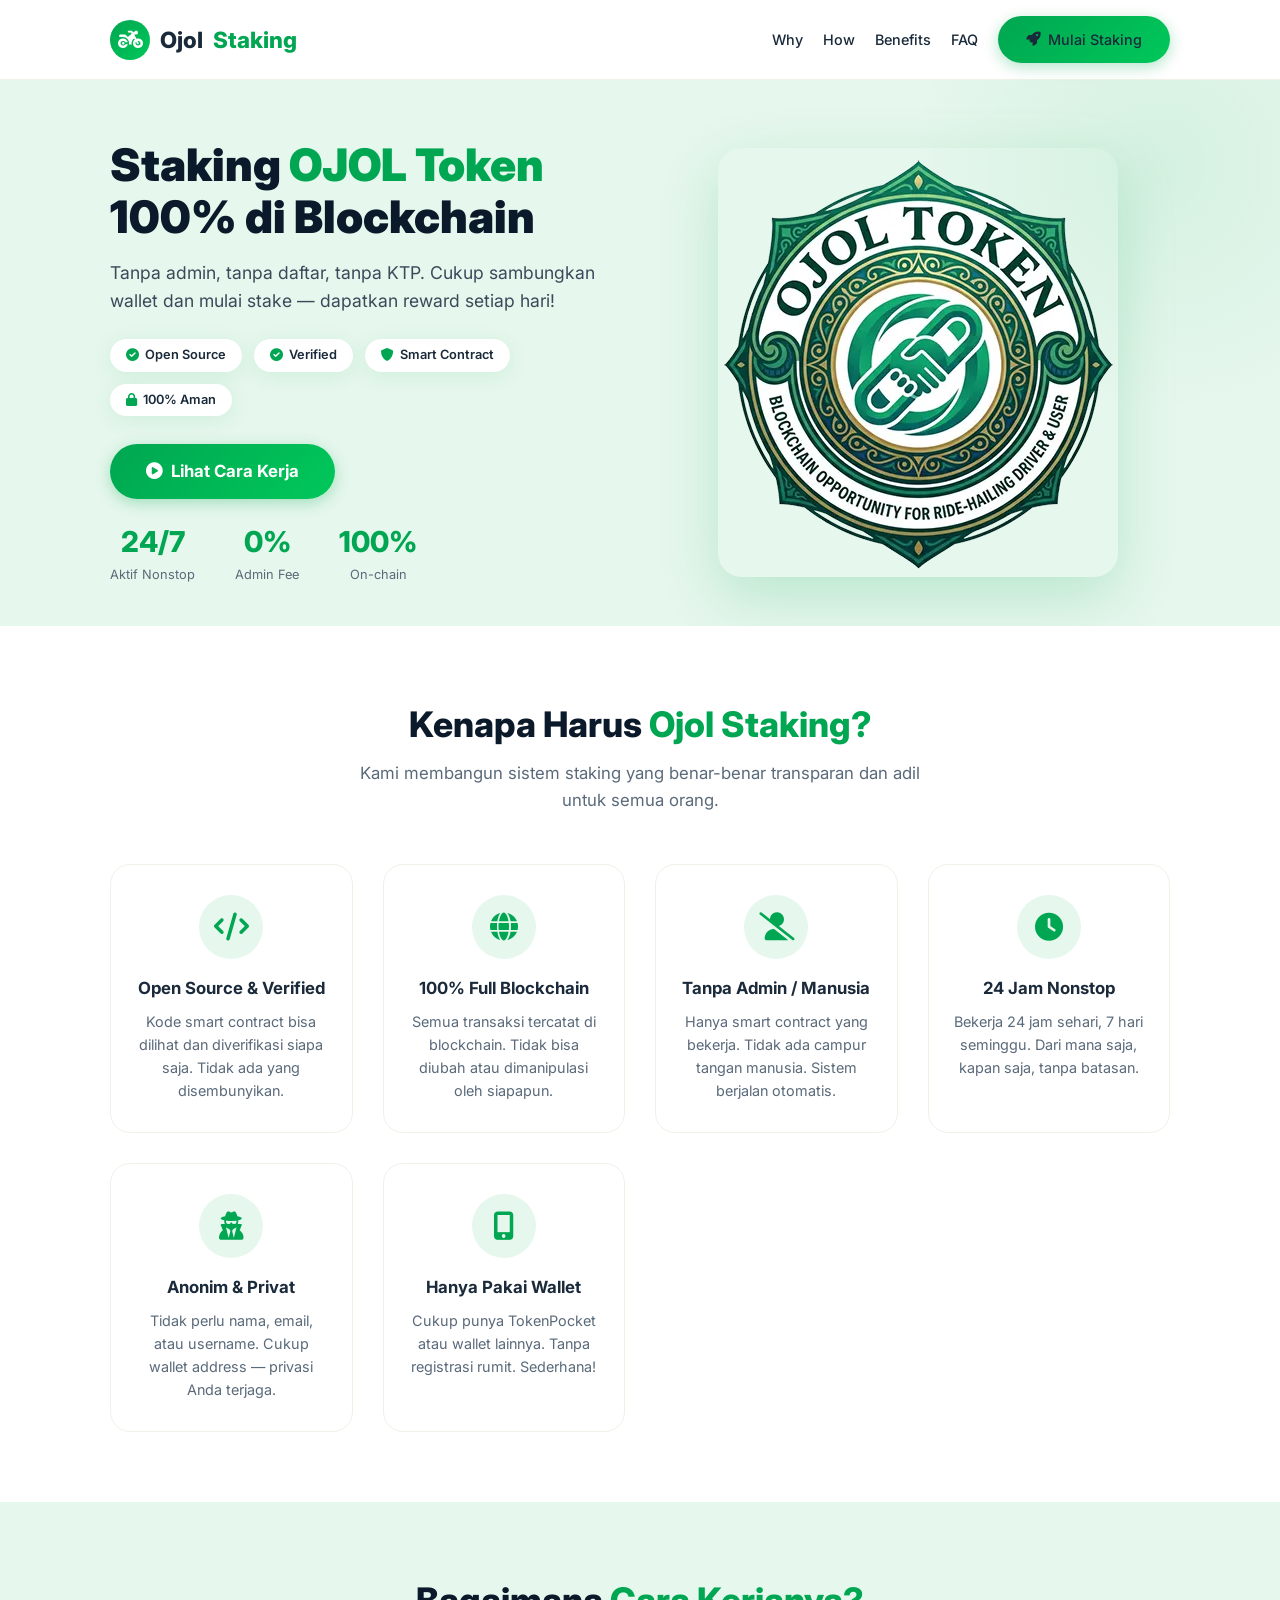
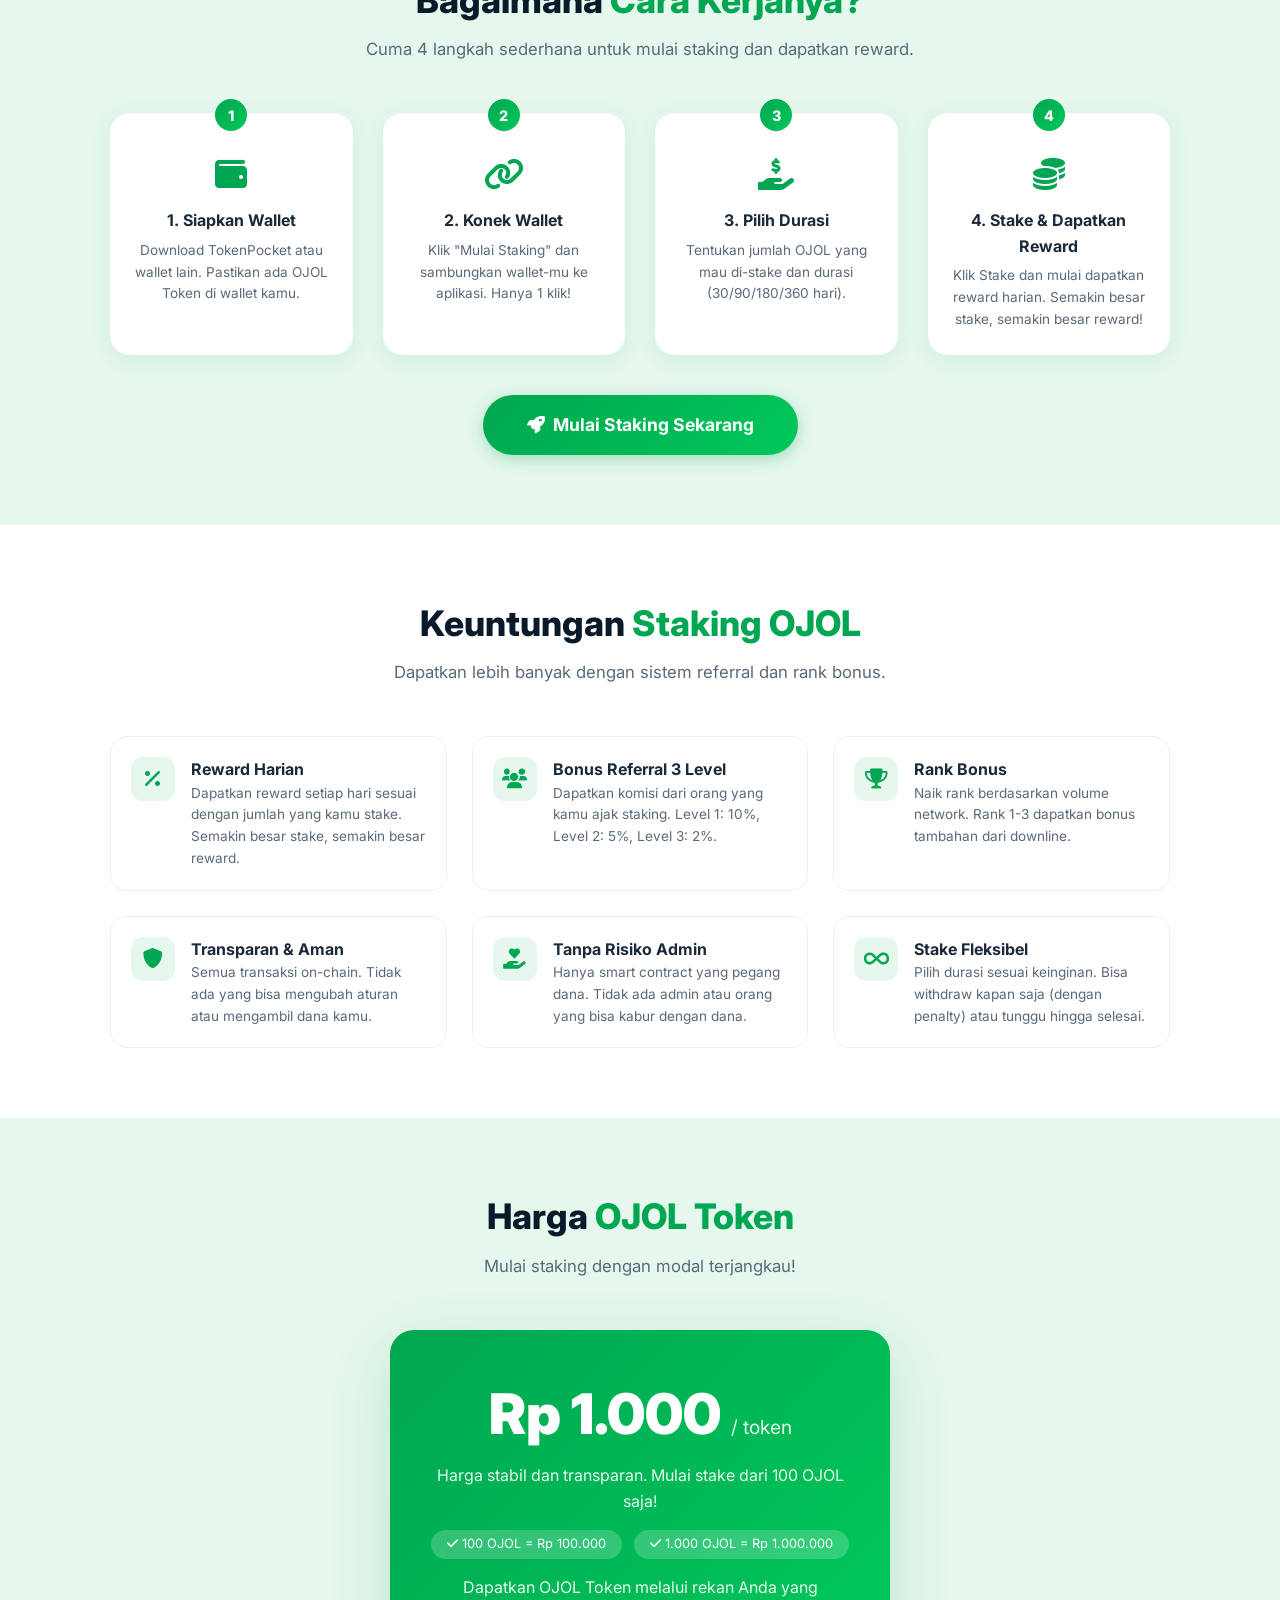
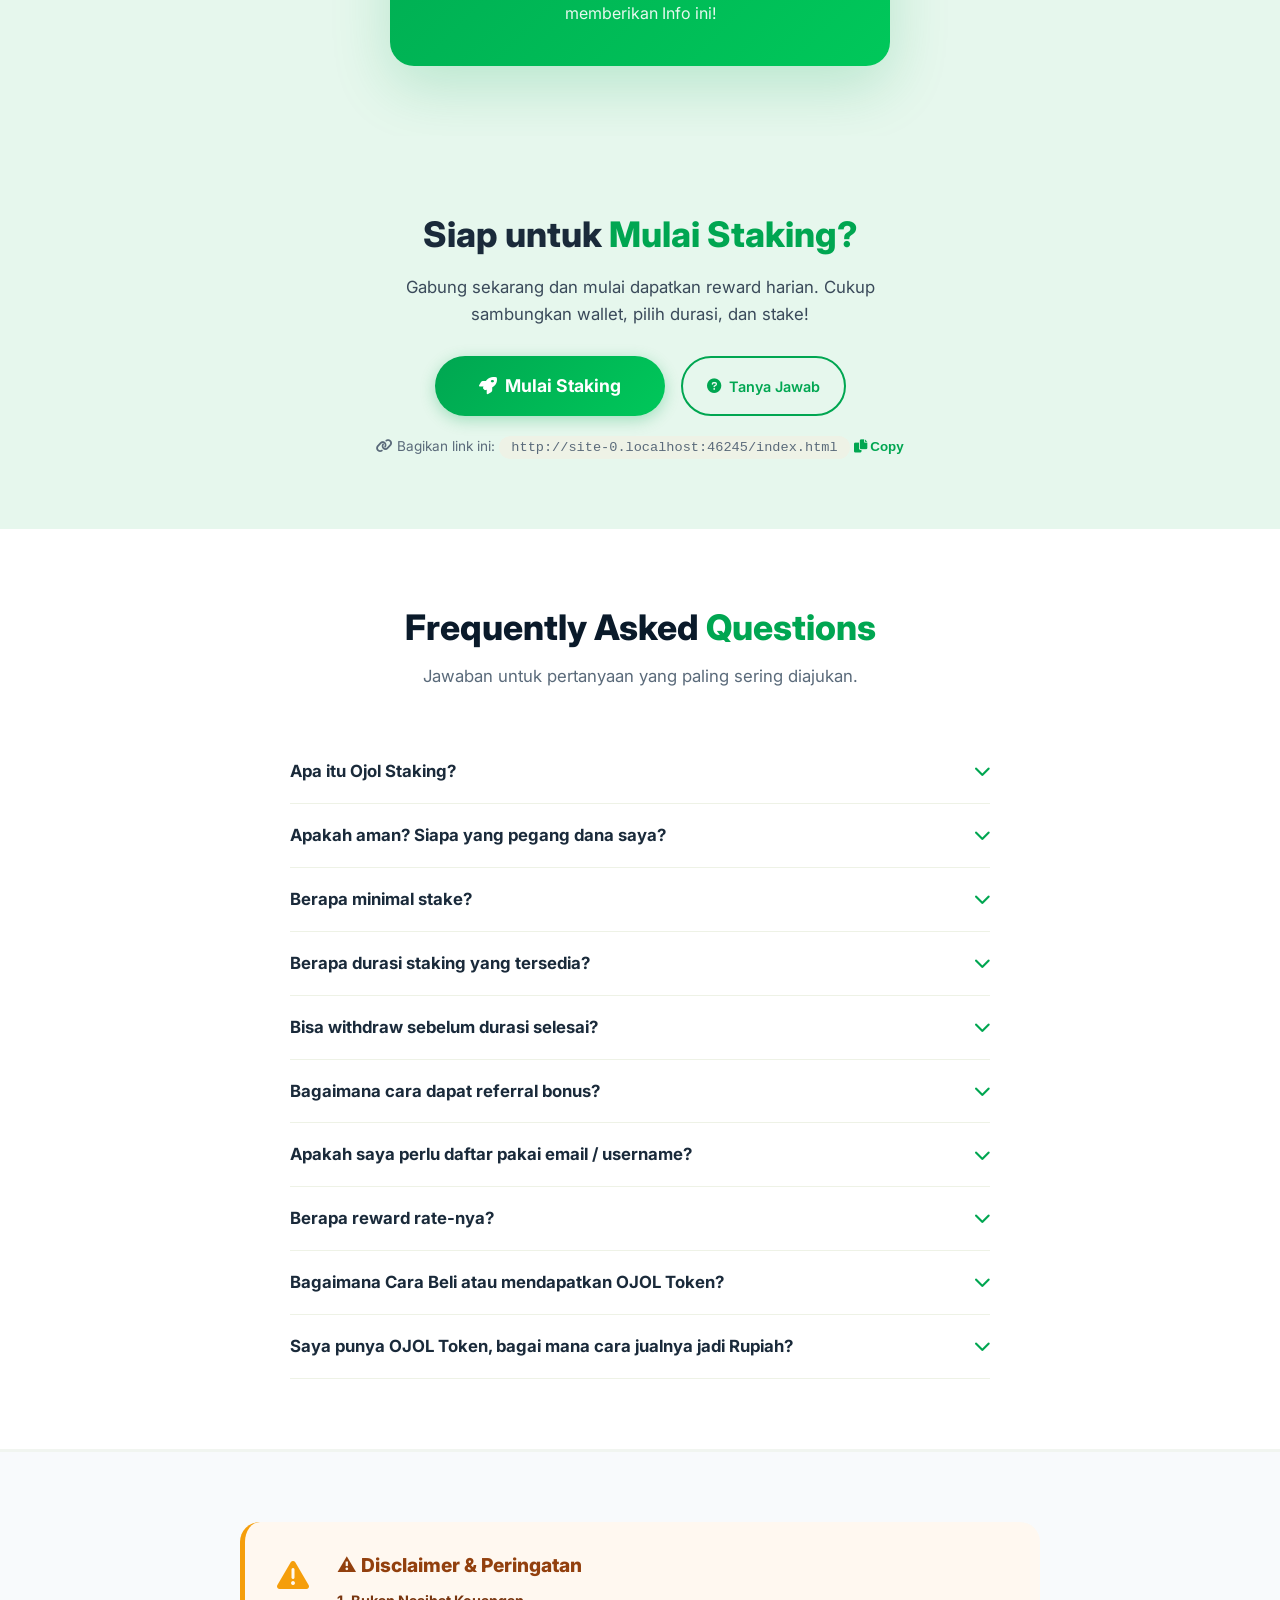
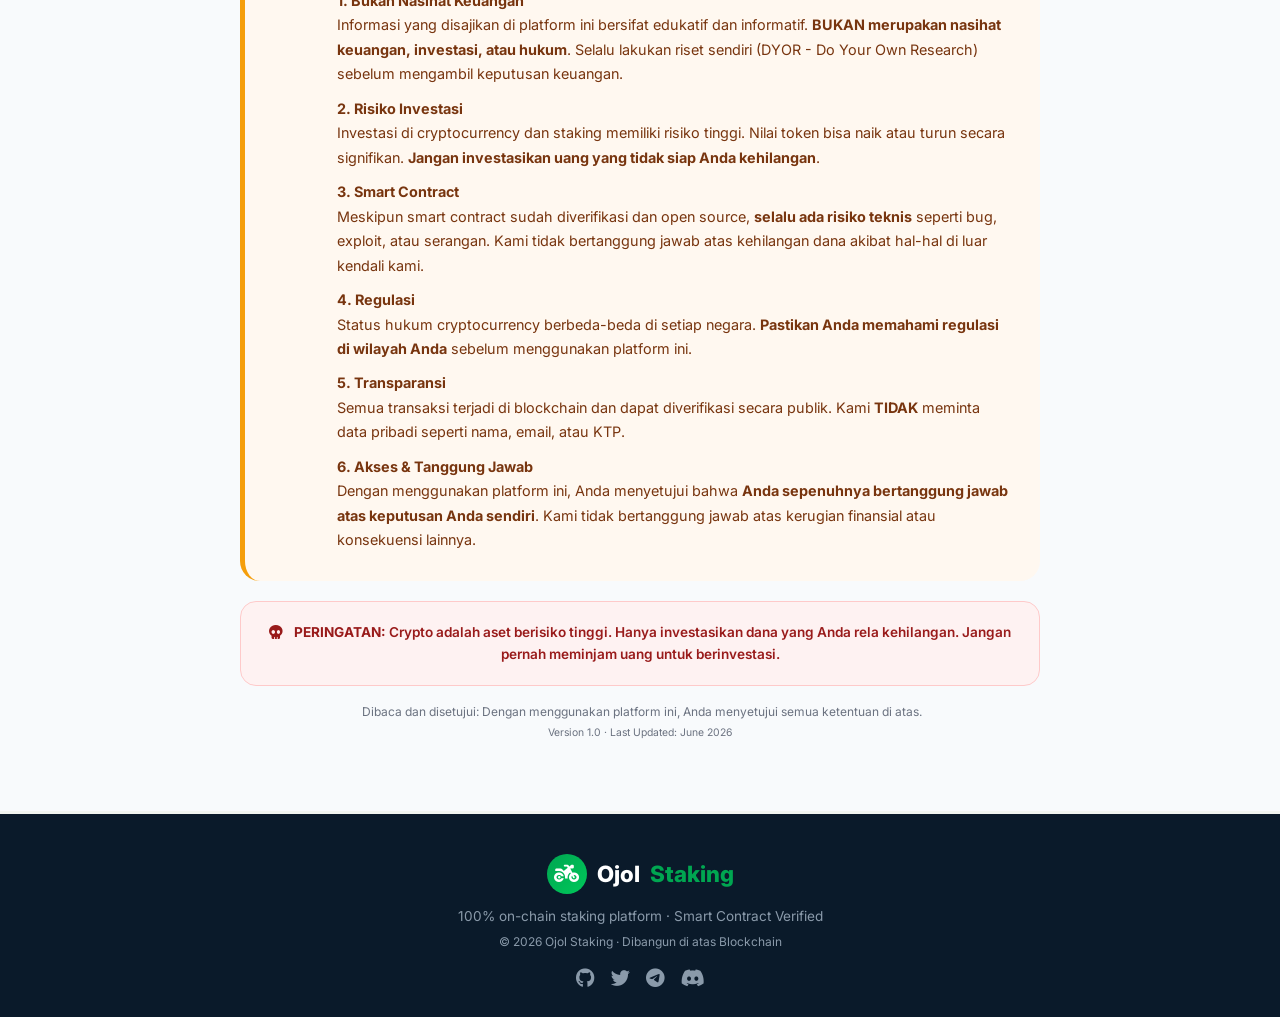
==== index.html @ 6164c0a1 "Update index.html" ====
<!DOCTYPE html>
<html lang="id">
<head>
    <meta charset="UTF-8">
    <meta name="viewport" content="width=device-width, initial-scale=1.0, user-scalable=no">
    <title>Ojol Staking - Staking Token OJOL</title>
    <link rel="stylesheet" href="https://cdnjs.cloudflare.com/ajax/libs/font-awesome/6.0.0-beta3/css/all.min.css">
    <link href="https://fonts.googleapis.com/css2?family=Inter:opsz,wght@14..32,300;400;600;700;800;900&display=swap" rel="stylesheet">
    <style>
        * {
            margin: 0;
            padding: 0;
            box-sizing: border-box;
        }

        body {
            font-family: 'Inter', sans-serif;
            background: #ffffff;
            color: #1a2a3a;
            line-height: 1.6;
            overflow-x: hidden;
        }

        :root {
            --primary: #00A651;
            --primary-dark: #008a43;
            --primary-light: #e6f7ed;
            --primary-gradient: linear-gradient(135deg, #00A651 0%, #00c85a 100%);
            --shadow-sm: 0 4px 20px rgba(0,166,81,0.10);
            --shadow-md: 0 8px 40px rgba(0,166,81,0.15);
            --shadow-lg: 0 20px 60px rgba(0,166,81,0.20);
        }

        .container {
            max-width: 1100px;
            margin: 0 auto;
            padding: 0 20px;
        }

        /* ============ HEADER / NAVBAR ============ */
        .navbar {
            padding: 16px 0;
            background: white;
            border-bottom: 1px solid #eef2e6;
            position: sticky;
            top: 0;
            z-index: 100;
            backdrop-filter: blur(10px);
            background: rgba(255,255,255,0.92);
        }

        .navbar .container {
            display: flex;
            align-items: center;
            justify-content: space-between;
            flex-wrap: wrap;
            gap: 12px;
        }

        .logo {
            display: flex;
            align-items: center;
            gap: 10px;
            font-weight: 800;
            font-size: 1.4rem;
            color: #1a2a3a;
            text-decoration: none;
        }

        .logo-icon {
            width: 40px;
            height: 40px;
            background: var(--primary-gradient);
            border-radius: 50%;
            display: flex;
            align-items: center;
            justify-content: center;
            color: white;
            font-size: 20px;
        }

        .logo span {
            color: var(--primary);
        }

        .nav-links {
            display: flex;
            align-items: center;
            gap: 20px;
            flex-wrap: wrap;
        }

        .nav-links a {
            text-decoration: none;
            color: #1a2a3a;
            font-weight: 500;
            font-size: 0.9rem;
            transition: color 0.2s;
        }

        .nav-links a:hover {
            color: var(--primary);
        }

        .btn-primary {
            background: var(--primary-gradient);
            color: white;
            border: none;
            padding: 12px 28px;
            border-radius: 50px;
            font-weight: 700;
            font-size: 0.9rem;
            cursor: pointer;
            transition: all 0.3s;
            text-decoration: none;
            display: inline-flex;
            align-items: center;
            gap: 8px;
            box-shadow: 0 4px 15px rgba(0,166,81,0.3);
        }

        .btn-primary:hover {
            transform: translateY(-2px);
            box-shadow: 0 8px 25px rgba(0,166,81,0.4);
        }

        .btn-secondary {
            background: transparent;
            color: var(--primary);
            border: 2px solid var(--primary);
            padding: 10px 24px;
            border-radius: 50px;
            font-weight: 600;
            font-size: 0.9rem;
            cursor: pointer;
            transition: all 0.3s;
            text-decoration: none;
            display: inline-flex;
            align-items: center;
            gap: 8px;
        }

        .btn-secondary:hover {
            background: var(--primary-light);
        }

        /* ============ HERO SECTION ============ */
        .hero {
            padding: 60px 0 40px;
            background: var(--primary-light);
            position: relative;
            overflow: hidden;
        }

        .hero::before {
            content: '';
            position: absolute;
            right: -10%;
            top: -30%;
            width: 500px;
            height: 500px;
            background: radial-gradient(circle, rgba(0,166,81,0.08) 0%, transparent 70%);
            border-radius: 50%;
        }

        .hero .container {
            display: grid;
            grid-template-columns: 1fr 1fr;
            gap: 50px;
            align-items: center;
            position: relative;
            z-index: 1;
        }

        .hero-text h1 {
            font-size: 2.8rem;
            font-weight: 900;
            line-height: 1.15;
            margin-bottom: 16px;
            color: #0a1a2a;
        }

        .hero-text h1 span {
            color: var(--primary);
        }

        .hero-text p {
            font-size: 1.1rem;
            color: #3a4a5a;
            margin-bottom: 24px;
            max-width: 500px;
        }

        .hero-badges {
            display: flex;
            flex-wrap: wrap;
            gap: 12px;
            margin-bottom: 28px;
        }

        .badge {
            background: white;
            padding: 6px 16px;
            border-radius: 30px;
            font-size: 0.8rem;
            font-weight: 600;
            color: #1a2a3a;
            box-shadow: var(--shadow-sm);
            display: flex;
            align-items: center;
            gap: 6px;
        }

        .badge i {
            color: var(--primary);
        }

        .hero-image {
            display: flex;
            justify-content: center;
            align-items: center;
        }

        .hero-image img {
            max-width: 100%;
            border-radius: 24px;
            box-shadow: var(--shadow-lg);
        }

        .hero-stats {
            display: flex;
            gap: 40px;
            margin-top: 20px;
        }

        .hero-stats div {
            text-align: center;
        }

        .hero-stats .number {
            font-size: 1.8rem;
            font-weight: 800;
            color: var(--primary);
        }

        .hero-stats .label {
            font-size: 0.8rem;
            color: #5a6a7a;
        }

        /* ============ SECTION UMUM ============ */
        .section {
            padding: 70px 0;
        }

        .section-title {
            text-align: center;
            margin-bottom: 50px;
        }

        .section-title h2 {
            font-size: 2.2rem;
            font-weight: 800;
            color: #0a1a2a;
        }

        .section-title h2 span {
            color: var(--primary);
        }

        .section-title p {
            color: #5a6a7a;
            max-width: 600px;
            margin: 8px auto 0;
            font-size: 1.05rem;
        }

        /* ============ WHY SECTION ============ */
        .why-grid {
            display: grid;
            grid-template-columns: repeat(auto-fit, minmax(240px, 1fr));
            gap: 30px;
        }

        .why-card {
            background: white;
            padding: 30px 24px;
            border-radius: 20px;
            border: 1px solid #eef2e6;
            transition: all 0.3s;
            text-align: center;
        }

        .why-card:hover {
            transform: translateY(-6px);
            box-shadow: var(--shadow-md);
            border-color: var(--primary);
        }

        .why-card .icon {
            width: 64px;
            height: 64px;
            background: var(--primary-light);
            border-radius: 50%;
            display: flex;
            align-items: center;
            justify-content: center;
            margin: 0 auto 16px;
            font-size: 28px;
            color: var(--primary);
        }

        .why-card h3 {
            font-size: 1.05rem;
            font-weight: 700;
            margin-bottom: 8px;
        }

        .why-card p {
            font-size: 0.9rem;
            color: #5a6a7a;
        }

        /* ============ HOW IT WORKS ============ */
        .how-section {
            background: var(--primary-light);
        }

        .steps {
            display: grid;
            grid-template-columns: repeat(auto-fit, minmax(200px, 1fr));
            gap: 30px;
            counter-reset: step;
        }

        .step {
            text-align: center;
            padding: 24px;
            background: white;
            border-radius: 20px;
            box-shadow: var(--shadow-sm);
            position: relative;
        }

        .step::before {
            counter-increment: step;
            content: counter(step);
            position: absolute;
            top: -14px;
            left: 50%;
            transform: translateX(-50%);
            width: 32px;
            height: 32px;
            background: var(--primary-gradient);
            color: white;
            border-radius: 50%;
            display: flex;
            align-items: center;
            justify-content: center;
            font-weight: 800;
            font-size: 0.9rem;
        }

        .step .icon {
            font-size: 32px;
            color: var(--primary);
            margin: 12px 0 8px;
        }

        .step h4 {
            font-weight: 700;
            margin-bottom: 6px;
        }

        .step p {
            font-size: 0.85rem;
            color: #5a6a7a;
        }

        /* ============ BENEFITS ============ */
        .benefits-grid {
            display: grid;
            grid-template-columns: repeat(auto-fit, minmax(280px, 1fr));
            gap: 25px;
        }

        .benefit-item {
            display: flex;
            gap: 16px;
            align-items: flex-start;
            padding: 20px;
            background: white;
            border-radius: 16px;
            border: 1px solid #eef2e6;
            transition: all 0.3s;
        }

        .benefit-item:hover {
            border-color: var(--primary);
            box-shadow: var(--shadow-sm);
        }

        .benefit-item .icon {
            width: 44px;
            height: 44px;
            min-width: 44px;
            background: var(--primary-light);
            border-radius: 12px;
            display: flex;
            align-items: center;
            justify-content: center;
            font-size: 20px;
            color: var(--primary);
        }

        .benefit-item h4 {
            font-weight: 700;
            font-size: 1rem;
        }

        .benefit-item p {
            font-size: 0.85rem;
            color: #5a6a7a;
        }

        /* ============ PRICE BOX ============ */
        .price-box {
            background: var(--primary-gradient);
            border-radius: 24px;
            padding: 40px;
            color: white;
            text-align: center;
            max-width: 500px;
            margin: 0 auto;
            box-shadow: var(--shadow-lg);
        }

        .price-box .price {
            font-size: 3.5rem;
            font-weight: 900;
        }

        .price-box .price small {
            font-size: 1.2rem;
            font-weight: 400;
            opacity: 0.9;
        }

        .price-box p {
            opacity: 0.9;
            margin-top: 4px;
        }

        /* ============ CTA SECTION ============ */
        .cta-section {
            background: var(--primary-light);
            text-align: center;
            padding: 70px 0;
        }

        .cta-section h2 {
            font-size: 2.2rem;
            font-weight: 800;
            margin-bottom: 12px;
        }

        .cta-section p {
            font-size: 1.05rem;
            color: #3a4a5a;
            max-width: 500px;
            margin: 0 auto 28px;
        }

        .cta-buttons {
            display: flex;
            justify-content: center;
            gap: 16px;
            flex-wrap: wrap;
        }

        /* ============ FAQ ============ */
        .faq-list {
            max-width: 700px;
            margin: 0 auto;
        }

        .faq-item {
            border-bottom: 1px solid #eef2e6;
            padding: 18px 0;
        }

        .faq-item .question {
            font-weight: 700;
            font-size: 1.05rem;
            cursor: pointer;
            display: flex;
            justify-content: space-between;
            align-items: center;
            user-select: none;
        }

        .faq-item .question i {
            color: var(--primary);
            transition: transform 0.3s;
        }

        .faq-item .question.active i {
            transform: rotate(180deg);
        }

        .faq-item .answer {
            max-height: 0;
            overflow: hidden;
            transition: max-height 0.3s ease;
            color: #5a6a7a;
            font-size: 0.95rem;
        }

        .faq-item .answer.open {
            max-height: 300px;
            padding-top: 12px;
        }

        /* ============ FOOTER ============ */
        .footer {
            background: #0a1a2a;
            color: #8a9aaa;
            padding: 40px 0 24px;
            text-align: center;
        }

        .footer .logo {
            color: white;
            justify-content: center;
            margin-bottom: 12px;
        }

        .footer p {
            font-size: 0.85rem;
        }

        .footer .socials {
            display: flex;
            justify-content: center;
            gap: 16px;
            margin-top: 12px;
        }

        .footer .socials a {
            color: #8a9aaa;
            font-size: 1.2rem;
            transition: color 0.2s;
        }

        .footer .socials a:hover {
            color: white;
        }

        /* ============ RESPONSIVE ============ */
        @media (max-width: 768px) {
            .hero .container {
                grid-template-columns: 1fr;
                text-align: center;
            }

            .hero-text h1 {
                font-size: 2rem;
            }

            .hero-text p {
                margin: 0 auto 20px;
            }

            .hero-badges {
                justify-content: center;
            }

            .hero-stats {
                justify-content: center;
            }

            .hero-image {
                order: -1;
            }

            .hero-image img {
                max-height: 220px;
            }

            .section {
                padding: 40px 0;
            }

            .section-title h2 {
                font-size: 1.6rem;
            }

            .price-box {
                padding: 24px;
            }

            .price-box .price {
                font-size: 2.5rem;
            }

            .navbar .container {
                flex-direction: column;
                align-items: center;
            }

            .nav-links {
                justify-content: center;
            }
        }

        @media (max-width: 480px) {
            .hero-text h1 {
                font-size: 1.6rem;
            }

            .why-grid {
                grid-template-columns: 1fr 1fr;
            }

            .benefits-grid {
                grid-template-columns: 1fr;
            }

            .steps {
                grid-template-columns: 1fr;
                max-width: 320px;
                margin: 0 auto;
            }

            .cta-buttons {
                flex-direction: column;
                align-items: center;
            }
        }

        /* Scroll smooth */
        html {
            scroll-behavior: smooth;
        }
    </style>
</head>
<body>

<!-- ==================== NAVBAR ==================== -->
<nav class="navbar">
    <div class="container">
        <a href="#" class="logo">
            <div class="logo-icon"><i class="fas fa-motorcycle"></i></div>
            Ojol<span>Staking</span>
        </a>
        <div class="nav-links">
            <a href="#why">Why</a>
            <a href="#how">How</a>
            <a href="#benefits">Benefits</a>
            <a href="#faq">FAQ</a>
          <a href="ojol.html" class="btn-primary">
                <i class="fas fa-rocket"></i> Mulai Staking
            </a>
        </div>
    </div>
</nav>

<!-- ==================== HERO ==================== -->
<section class="hero">
    <div class="container">
        <div class="hero-text">
            <h1>Staking <span>OJOL Token</span><br>100% di Blockchain</h1>
            <p>Tanpa admin, tanpa daftar, tanpa KTP. Cukup sambungkan wallet dan mulai stake — dapatkan reward setiap hari!</p>
            <div class="hero-badges">
                <span class="badge"><i class="fas fa-check-circle"></i> Open Source</span>
                <span class="badge"><i class="fas fa-check-circle"></i> Verified</span>
                <span class="badge"><i class="fas fa-shield-alt"></i> Smart Contract</span>
                <span class="badge"><i class="fas fa-lock"></i> 100% Aman</span>
            </div>
            <a href="#how" class="btn-primary" style="font-size:1.05rem; padding:14px 36px;">
                <i class="fas fa-play-circle"></i> Lihat Cara Kerja
            </a>
            <div class="hero-stats">
                <div>
                    <div class="number">24/7</div>
                    <div class="label">Aktif Nonstop</div>
                </div>
                <div>
                    <div class="number">0%</div>
                    <div class="label">Admin Fee</div>
                </div>
                <div>
                    <div class="number">100%</div>
                    <div class="label">On-chain</div>
                </div>
            </div>
        </div>
        <div class="hero-image">
            <img src="logo.webp" alt="Ojol Staking Illustration">
        </div>
    </div>
</section>

<!-- ==================== WHY SECTION ==================== -->
<section class="section" id="why">
    <div class="container">
        <div class="section-title">
            <h2>Kenapa Harus <span>Ojol Staking?</span></h2>
            <p>Kami membangun sistem staking yang benar-benar transparan dan adil untuk semua orang.</p>
        </div>
        <div class="why-grid">
            <div class="why-card">
                <div class="icon"><i class="fas fa-code"></i></div>
                <h3>Open Source & Verified</h3>
                <p>Kode smart contract bisa dilihat dan diverifikasi siapa saja. Tidak ada yang disembunyikan.</p>
            </div>
            <div class="why-card">
                <div class="icon"><i class="fas fa-globe"></i></div>
                <h3>100% Full Blockchain</h3>
                <p>Semua transaksi tercatat di blockchain. Tidak bisa diubah atau dimanipulasi oleh siapapun.</p>
            </div>
            <div class="why-card">
                <div class="icon"><i class="fas fa-user-slash"></i></div>
                <h3>Tanpa Admin / Manusia</h3>
                <p>Hanya smart contract yang bekerja. Tidak ada campur tangan manusia. Sistem berjalan otomatis.</p>
            </div>
            <div class="why-card">
                <div class="icon"><i class="fas fa-clock"></i></div>
                <h3>24 Jam Nonstop</h3>
                <p>Bekerja 24 jam sehari, 7 hari seminggu. Dari mana saja, kapan saja, tanpa batasan.</p>
            </div>
            <div class="why-card">
                <div class="icon"><i class="fas fa-user-secret"></i></div>
                <h3>Anonim & Privat</h3>
                <p>Tidak perlu nama, email, atau username. Cukup wallet address — privasi Anda terjaga.</p>
            </div>
            <div class="why-card">
                <div class="icon"><i class="fas fa-mobile-alt"></i></div>
                <h3>Hanya Pakai Wallet</h3>
                <p>Cukup punya TokenPocket atau wallet lainnya. Tanpa registrasi rumit. Sederhana!</p>
            </div>
        </div>
    </div>
</section>

<!-- ==================== HOW IT WORKS ==================== -->
<section class="section how-section" id="how">
    <div class="container">
        <div class="section-title">
            <h2>Bagaimana <span>Cara Kerjanya?</span></h2>
            <p>Cuma 4 langkah sederhana untuk mulai staking dan dapatkan reward.</p>
        </div>
        <div class="steps">
            <div class="step">
                <div class="icon"><i class="fas fa-wallet"></i></div>
                <h4>1. Siapkan Wallet</h4>
                <p>Download TokenPocket atau wallet lain. Pastikan ada OJOL Token di wallet kamu.</p>
            </div>
            <div class="step">
                <div class="icon"><i class="fas fa-link"></i></div>
                <h4>2. Konek Wallet</h4>
                <p>Klik "Mulai Staking" dan sambungkan wallet-mu ke aplikasi. Hanya 1 klik!</p>
            </div>
            <div class="step">
                <div class="icon"><i class="fas fa-hand-holding-usd"></i></div>
                <h4>3. Pilih Durasi</h4>
                <p>Tentukan jumlah OJOL yang mau di-stake dan durasi (30/90/180/360 hari).</p>
            </div>
            <div class="step">
                <div class="icon"><i class="fas fa-coins"></i></div>
                <h4>4. Stake & Dapatkan Reward</h4>
                <p>Klik Stake dan mulai dapatkan reward harian. Semakin besar stake, semakin besar reward!</p>
            </div>
        </div>
        <div style="text-align:center; margin-top: 40px;">
            <a href="ojol.html" class="btn-primary" style="font-size:1.1rem; padding:16px 44px;">
                <i class="fas fa-rocket"></i> Mulai Staking Sekarang
            </a>
        </div>
    </div>
</section>

<!-- ==================== BENEFITS ==================== -->
<section class="section" id="benefits">
    <div class="container">
        <div class="section-title">
            <h2>Keuntungan <span>Staking OJOL</span></h2>
            <p>Dapatkan lebih banyak dengan sistem referral dan rank bonus.</p>
        </div>
        <div class="benefits-grid">
            <div class="benefit-item">
                <div class="icon"><i class="fas fa-percent"></i></div>
                <div>
                    <h4>Reward Harian</h4>
                    <p>Dapatkan reward setiap hari sesuai dengan jumlah yang kamu stake. Semakin besar stake, semakin besar reward.</p>
                </div>
            </div>
            <div class="benefit-item">
                <div class="icon"><i class="fas fa-users"></i></div>
                <div>
                    <h4>Bonus Referral 3 Level</h4>
                    <p>Dapatkan komisi dari orang yang kamu ajak staking. Level 1: 10%, Level 2: 5%, Level 3: 2%.</p>
                </div>
            </div>
            <div class="benefit-item">
                <div class="icon"><i class="fas fa-trophy"></i></div>
                <div>
                    <h4>Rank Bonus</h4>
                    <p>Naik rank berdasarkan volume network. Rank 1-3 dapatkan bonus tambahan dari downline.</p>
                </div>
            </div>
            <div class="benefit-item">
                <div class="icon"><i class="fas fa-shield-alt"></i></div>
                <div>
                    <h4>Transparan & Aman</h4>
                    <p>Semua transaksi on-chain. Tidak ada yang bisa mengubah aturan atau mengambil dana kamu.</p>
                </div>
            </div>
            <div class="benefit-item">
                <div class="icon"><i class="fas fa-hand-holding-heart"></i></div>
                <div>
                    <h4>Tanpa Risiko Admin</h4>
                    <p>Hanya smart contract yang pegang dana. Tidak ada admin atau orang yang bisa kabur dengan dana.</p>
                </div>
            </div>
            <div class="benefit-item">
                <div class="icon"><i class="fas fa-infinity"></i></div>
                <div>
                    <h4>Stake Fleksibel</h4>
                    <p>Pilih durasi sesuai keinginan. Bisa withdraw kapan saja (dengan penalty) atau tunggu hingga selesai.</p>
                </div>
            </div>
        </div>
    </div>
</section>

<!-- ==================== PRICE SECTION ==================== -->
<section class="section" style="background: var(--primary-light);">
    <div class="container">
        <div class="section-title">
            <h2>Harga <span>OJOL Token</span></h2>
            <p>Mulai staking dengan modal terjangkau!</p>
        </div>
        <div class="price-box">
            <div class="price">Rp 1.000 <small>/ token</small></div>
            <p>Harga stabil dan transparan. Mulai stake dari 100 OJOL saja!</p>
            <div style="margin-top:16px; display:flex; gap:12px; justify-content:center; flex-wrap:wrap;">
                <span style="background:rgba(255,255,255,0.2); padding:4px 16px; border-radius:30px; font-size:0.8rem;">
                    <i class="fas fa-check"></i> 100 OJOL = Rp 100.000
                </span>
                <span style="background:rgba(255,255,255,0.2); padding:4px 16px; border-radius:30px; font-size:0.8rem;">
                    <i class="fas fa-check"></i> 1.000 OJOL = Rp 1.000.000
                </span>
              <p>Dapatkan OJOL Token melalui rekan Anda yang memberikan Info ini!</p>
            </div>
        </div>
    </div>
</section>

<!-- ==================== CTA ==================== -->
<section class="cta-section">
    <div class="container">
        <h2>Siap untuk <span style="color: var(--primary);">Mulai Staking?</span></h2>
        <p>Gabung sekarang dan mulai dapatkan reward harian. Cukup sambungkan wallet, pilih durasi, dan stake!</p>
        <div class="cta-buttons">
            <a href="ojol.html" class="btn-primary" style="font-size:1.1rem; padding:16px 44px;">
                <i class="fas fa-rocket"></i> Mulai Staking
            </a>
            <a href="#faq" class="btn-secondary">
                <i class="fas fa-question-circle"></i> Tanya Jawab
            </a>
        </div>
        <div style="margin-top: 20px; font-size: 0.85rem; color: #5a6a7a;">
            <i class="fas fa-link"></i> Bagikan link ini: <span id="shareLinkDisplay" style="font-family:monospace; background:#eef2e6; padding:4px 12px; border-radius:20px;"></span>
            <button onclick="copyPageLink()" style="background:none; border:none; color:var(--primary); cursor:pointer; font-weight:600;">
                <i class="fas fa-copy"></i> Copy
            </button>
        </div>
    </div>
</section>

<!-- ==================== FAQ ==================== -->
<section class="section" id="faq">
    <div class="container">
        <div class="section-title">
            <h2>Frequently Asked <span>Questions</span></h2>
            <p>Jawaban untuk pertanyaan yang paling sering diajukan.</p>
        </div>
        <div class="faq-list">
            <div class="faq-item">
                <div class="question" onclick="toggleFAQ(this)">
                    Apa itu Ojol Staking?
                    <i class="fas fa-chevron-down"></i>
                </div>
                <div class="answer">Ojol Staking adalah sistem staking token OJOL berbasis smart contract di blockchain. Kamu bisa menyimpan (stake) token OJOL dan mendapatkan reward setiap hari tanpa perlu perantara atau admin.</div>
            </div>
            <div class="faq-item">
                <div class="question" onclick="toggleFAQ(this)">
                    Apakah aman? Siapa yang pegang dana saya?
                    <i class="fas fa-chevron-down"></i>
                </div>
                <div class="answer">Dana kamu dipegang oleh smart contract yang sudah diverifikasi dan open source. Tidak ada admin atau manusia yang bisa mengambil dana kamu. Semua transaksi tercatat di blockchain dan tidak bisa diubah.</div>
            </div>
            <div class="faq-item">
                <div class="question" onclick="toggleFAQ(this)">
                    Berapa minimal stake?
                    <i class="fas fa-chevron-down"></i>
                </div>
                <div class="answer">Minimal stake adalah 100 OJOL Token (setara dengan Rp 100.000).</div>
            </div>
            <div class="faq-item">
                <div class="question" onclick="toggleFAQ(this)">
                    Berapa durasi staking yang tersedia?
                    <i class="fas fa-chevron-down"></i>
                </div>
                <div class="answer">Kamu bisa memilih durasi 30 hari, 90 hari, 180 hari, atau 360 hari. Semakin lama durasi, semakin besar reward yang didapat.</div>
            </div>
            <div class="faq-item">
                <div class="question" onclick="toggleFAQ(this)">
                    Bisa withdraw sebelum durasi selesai?
                    <i class="fas fa-chevron-down"></i>
                </div>
                <div class="answer">Bisa! Tapi akan ada penalti 20% dari principal yang di-stake. Disarankan menunggu hingga durasi selesai untuk withdraw penuh.</div>
            </div>
            <div class="faq-item">
                <div class="question" onclick="toggleFAQ(this)">
                    Bagaimana cara dapat referral bonus?
                    <i class="fas fa-chevron-down"></i>
                </div>
                <div class="answer">Kamu bisa membagikan link referral yang ada di halaman staking. Setiap orang yang stake melalui link kamu, kamu akan dapat komisi sampai 3 level (10% - 5% - 2%).</div>
            </div>
            <div class="faq-item">
                <div class="question" onclick="toggleFAQ(this)">
                    Apakah saya perlu daftar pakai email / username?
                    <i class="fas fa-chevron-down"></i>
                </div>
                <div class="answer">Tidak! Cukup sambungkan wallet kamu (seperti TokenPocket). Tidak perlu nama, email, atau registrasi apapun. 100% anonim.</div>
            </div>
            <div class="faq-item">
                <div class="question" onclick="toggleFAQ(this)">
                    Berapa reward rate-nya?
                    <i class="fas fa-chevron-down"></i>
                </div>
                <div class="answer">Reward rate adalah 0.8% per hari (80/10000). Reward akan bertambah setiap hari sesuai dengan jumlah yang kamu stake.</div>
            </div>
            <div class="faq-item">
                <div class="question" onclick="toggleFAQ(this)">
                    Bagaimana Cara Beli atau mendapatkan OJOL Token?
                    <i class="fas fa-chevron-down"></i>
                </div>
                <div class="answer">Ojol Token bisa kamu dapatkan melalui teman kamu yang memberikan info ini, atau anggota komunitas Ojol lainnya yang memiliki saldo</div>
            </div>
            <div class="faq-item">
                <div class="question" onclick="toggleFAQ(this)">
                    Saya punya OJOL Token, bagai mana cara jualnya jadi Rupiah?
                    <i class="fas fa-chevron-down"></i>
                </div>
                <div class="answer">Ojol Token bisa kamu jual kepada teman kamu yang butuh untuk Staking (ini cara paling mudah dan sederhana) cukup kirim saldo Ojol melalui TokenPocket dan teman kamu kasih Rupiahnya, atau kamu bisa jual ke Market DEX (cara lebih panjang dan butuh pengalaman, juga butuh akun Exchanger untuk merubah USDT menjadi Rupiah)</div>
            </div>
        </div>
    </div>
</section>

    <!-- ==================== DISCLAIMER SECTION ==================== -->
<section class="section" id="disclaimer" style="background: #f8fafc; border-top: 3px solid #f1f5f0; border-bottom: 3px solid #f1f5f0;">
    <div class="container">
        <div style="max-width: 800px; margin: 0 auto;">
            <div style="display: flex; gap: 16px; align-items: flex-start; background: #fff8f0; padding: 28px 32px; border-radius: 20px; border-left: 5px solid #f59e0b;">
                <div style="font-size: 32px; color: #f59e0b; min-width: 44px;">
                    <i class="fas fa-triangle-exclamation"></i>
                </div>
                <div>
                    <h3 style="font-weight: 800; font-size: 1.2rem; color: #92400e; margin-bottom: 8px;">
                        ⚠️ Disclaimer & Peringatan
                    </h3>
                    <div style="font-size: 0.9rem; color: #78350f; line-height: 1.7;">
                        <p style="margin-bottom: 10px;">
                            <strong>1. Bukan Nasihat Keuangan</strong><br>
                            Informasi yang disajikan di platform ini bersifat edukatif dan informatif. 
                            <strong>BUKAN merupakan nasihat keuangan, investasi, atau hukum</strong>. 
                            Selalu lakukan riset sendiri (DYOR - Do Your Own Research) sebelum mengambil keputusan keuangan.
                        </p>
                        <p style="margin-bottom: 10px;">
                            <strong>2. Risiko Investasi</strong><br>
                            Investasi di cryptocurrency dan staking memiliki risiko tinggi. 
                            Nilai token bisa naik atau turun secara signifikan. 
                            <strong>Jangan investasikan uang yang tidak siap Anda kehilangan</strong>.
                        </p>
                        <p style="margin-bottom: 10px;">
                            <strong>3. Smart Contract</strong><br>
                            Meskipun smart contract sudah diverifikasi dan open source, 
                            <strong>selalu ada risiko teknis</strong> seperti bug, exploit, atau serangan. 
                            Kami tidak bertanggung jawab atas kehilangan dana akibat hal-hal di luar kendali kami.
                        </p>
                        <p style="margin-bottom: 10px;">
                            <strong>4. Regulasi</strong><br>
                            Status hukum cryptocurrency berbeda-beda di setiap negara. 
                            <strong>Pastikan Anda memahami regulasi di wilayah Anda</strong> sebelum menggunakan platform ini.
                        </p>
                        <p style="margin-bottom: 10px;">
                            <strong>5. Transparansi</strong><br>
                            Semua transaksi terjadi di blockchain dan dapat diverifikasi secara publik. 
                            Kami <strong>TIDAK</strong> meminta data pribadi seperti nama, email, atau KTP.
                        </p>
                        <p style="margin-bottom: 0;">
                            <strong>6. Akses & Tanggung Jawab</strong><br>
                            Dengan menggunakan platform ini, Anda menyetujui bahwa 
                            <strong>Anda sepenuhnya bertanggung jawab atas keputusan Anda sendiri</strong>. 
                            Kami tidak bertanggung jawab atas kerugian finansial atau konsekuensi lainnya.
                        </p>
                    </div>
                </div>
            </div>

            <!-- Additional Warning Box -->
            <div style="margin-top: 20px; background: #fef2f2; padding: 20px 24px; border-radius: 16px; border: 1px solid #fecaca; text-align: center;">
                <p style="font-size: 0.85rem; color: #991b1b; font-weight: 600;">
                    <i class="fas fa-skull" style="margin-right: 8px;"></i>
                    <strong>PERINGATAN:</strong> Crypto adalah aset berisiko tinggi. 
                    Hanya investasikan dana yang Anda rela kehilangan. 
                    Jangan pernah meminjam uang untuk berinvestasi.
                </p>
            </div>

            <!-- Simple version for compact display -->
            <div style="margin-top: 16px; text-align: center; font-size: 0.75rem; color: #6b7280;">
                <i class="fas fa-shield-halved"></i>
                Dibaca dan disetujui: Dengan menggunakan platform ini, Anda menyetujui semua ketentuan di atas.
                <br>
                <span style="font-size: 0.65rem;">Version 1.0 · Last Updated: June 2026</span>
            </div>
        </div>
    </div>
</section>
    
<!-- ==================== FOOTER ==================== -->
<footer class="footer">
    <div class="container">
        <div class="logo" style="color:white; justify-content:center;">
            <div class="logo-icon"><i class="fas fa-motorcycle"></i></div>
            Ojol<span style="color:#00A651;">Staking</span>
        </div>
        <p style="margin-top:8px;">100% on-chain staking platform · Smart Contract Verified</p>
        <p style="font-size:0.75rem; margin-top:4px;">© 2026 Ojol Staking · Dibangun di atas Blockchain</p>
        <div class="socials">
            <a href="https://github.com/ojoltoken/ojol"><i class="fab fa-github"></i></a>
            <a href="#"><i class="fab fa-twitter"></i></a>
            <a href="#"><i class="fab fa-telegram"></i></a>
            <a href="#"><i class="fab fa-discord"></i></a>
        </div>
    </div>
</footer>

<!-- ==================== TOAST ==================== -->
<div id="toastMsg" style="position:fixed; bottom:20px; left:20px; right:20px; background:#1a2a3a; color:white; text-align:center; padding:12px; border-radius:40px; z-index:999; font-size:0.85rem; display:none; transition:0.3s;"></div>

<script>
    // ==================== FAQ TOGGLE ====================
    function toggleFAQ(el) {
        const answer = el.nextElementSibling;
        const icon = el.querySelector('i');
        const isOpen = answer.classList.contains('open');

        // Close all
        document.querySelectorAll('.faq-item .answer').forEach(a => a.classList.remove('open'));
        document.querySelectorAll('.faq-item .question i').forEach(i => i.classList.remove('active'));

        if (!isOpen) {
            answer.classList.add('open');
            icon.classList.add('active');
        }
    }

    // ==================== SHARE LINK ====================
    function getPageLink() {
        const ref = window.location.search.includes('ref=') ? window.location.search : '';
        return window.location.origin + window.location.pathname + ref;
    }

    function copyPageLink() {
        const link = getPageLink();
        navigator.clipboard.writeText(link).then(() => {
            showToast('📋 Link berhasil disalin!');
        }).catch(() => {
            // Fallback
            const input = document.createElement('input');
            input.value = link;
            document.body.appendChild(input);
            input.select();
            document.execCommand('copy');
            document.body.removeChild(input);
            showToast('📋 Link berhasil disalin!');
        });
    }

    function showToast(msg) {
        const toast = document.getElementById('toastMsg');
        toast.textContent = msg;
        toast.style.display = 'block';
        setTimeout(() => { toast.style.display = 'none'; }, 3000);
    }

    // ==================== SET SHARE LINK DISPLAY ====================
    document.addEventListener('DOMContentLoaded', function() {
        const shareDisplay = document.getElementById('shareLinkDisplay');
        if (shareDisplay) {
            let link = window.location.href;
            shareDisplay.textContent = link;
        }
    });

    // ==================== DETECT REFERRAL ====================
    // Auto redirect ke halaman staking dengan referal jika ada parameter ref
    // (opsional, bisa juga dihandle di halaman staking)
</script>

</body>
</html>
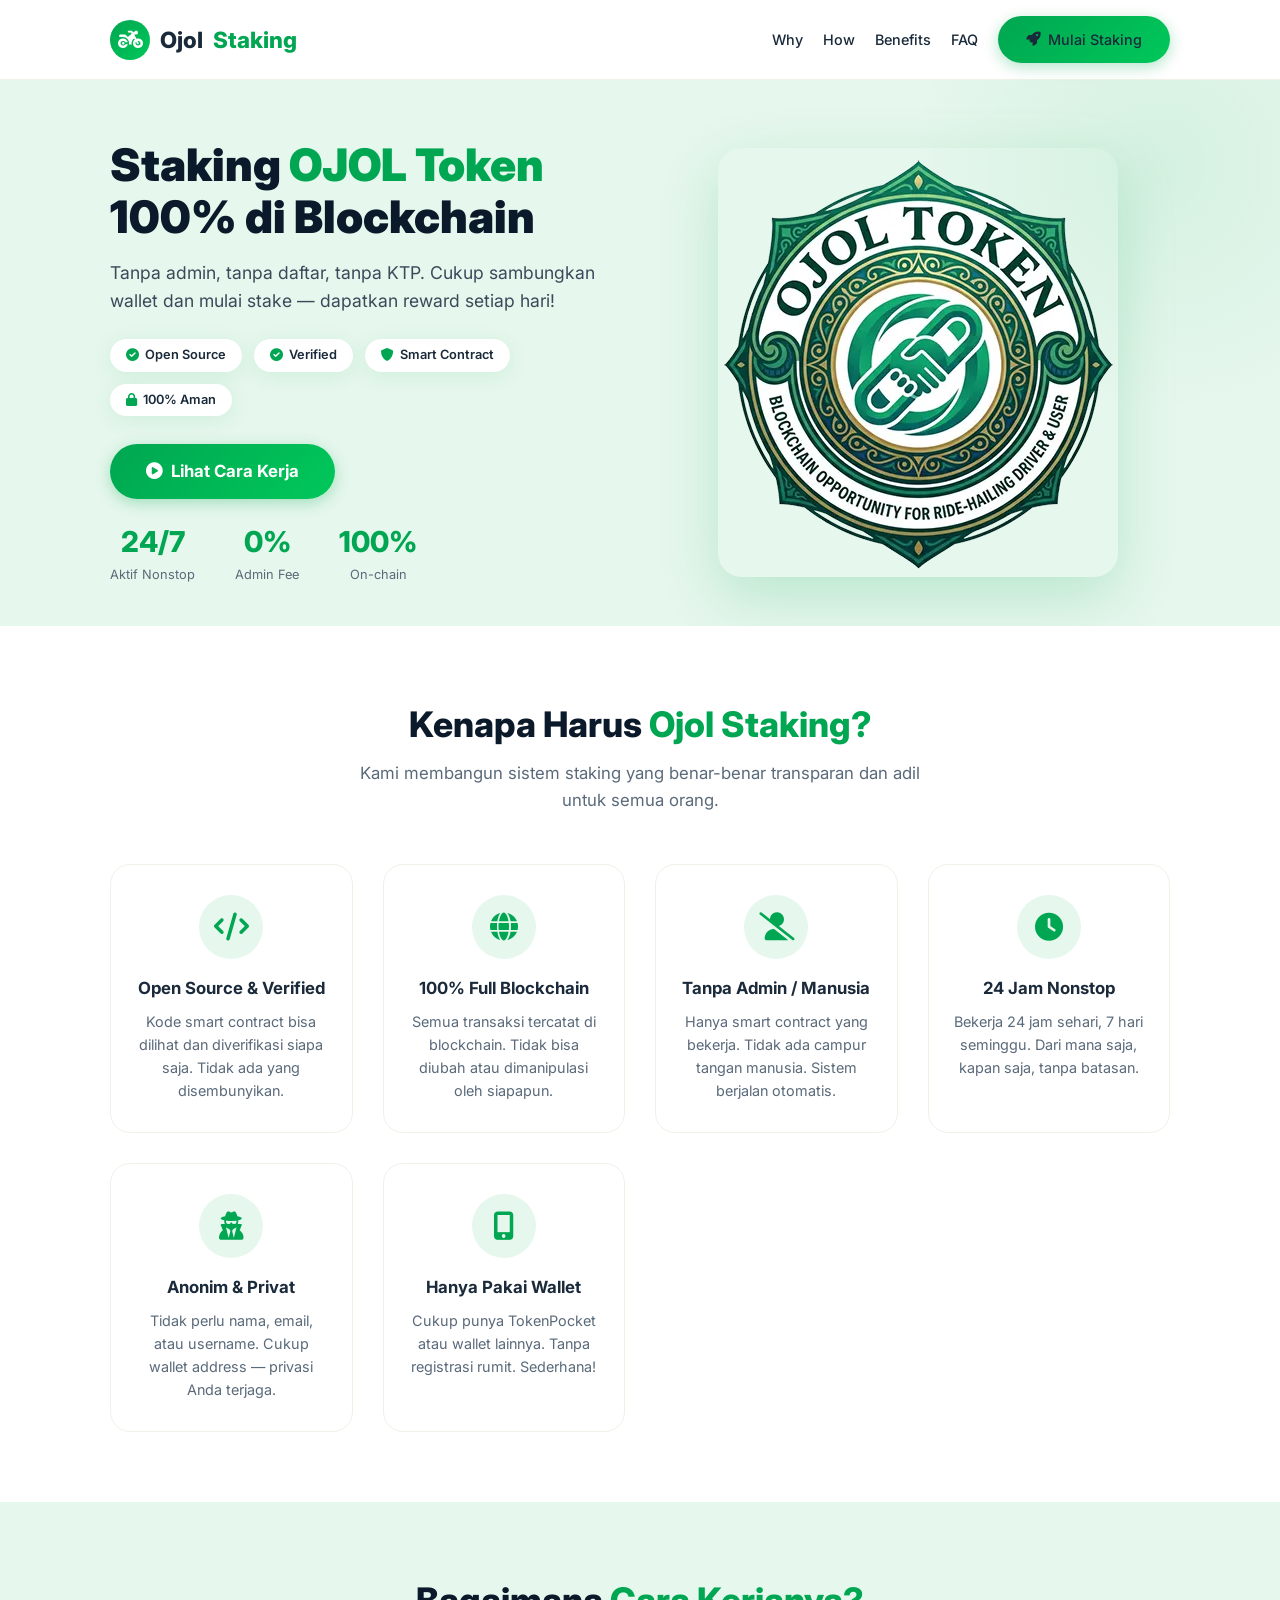
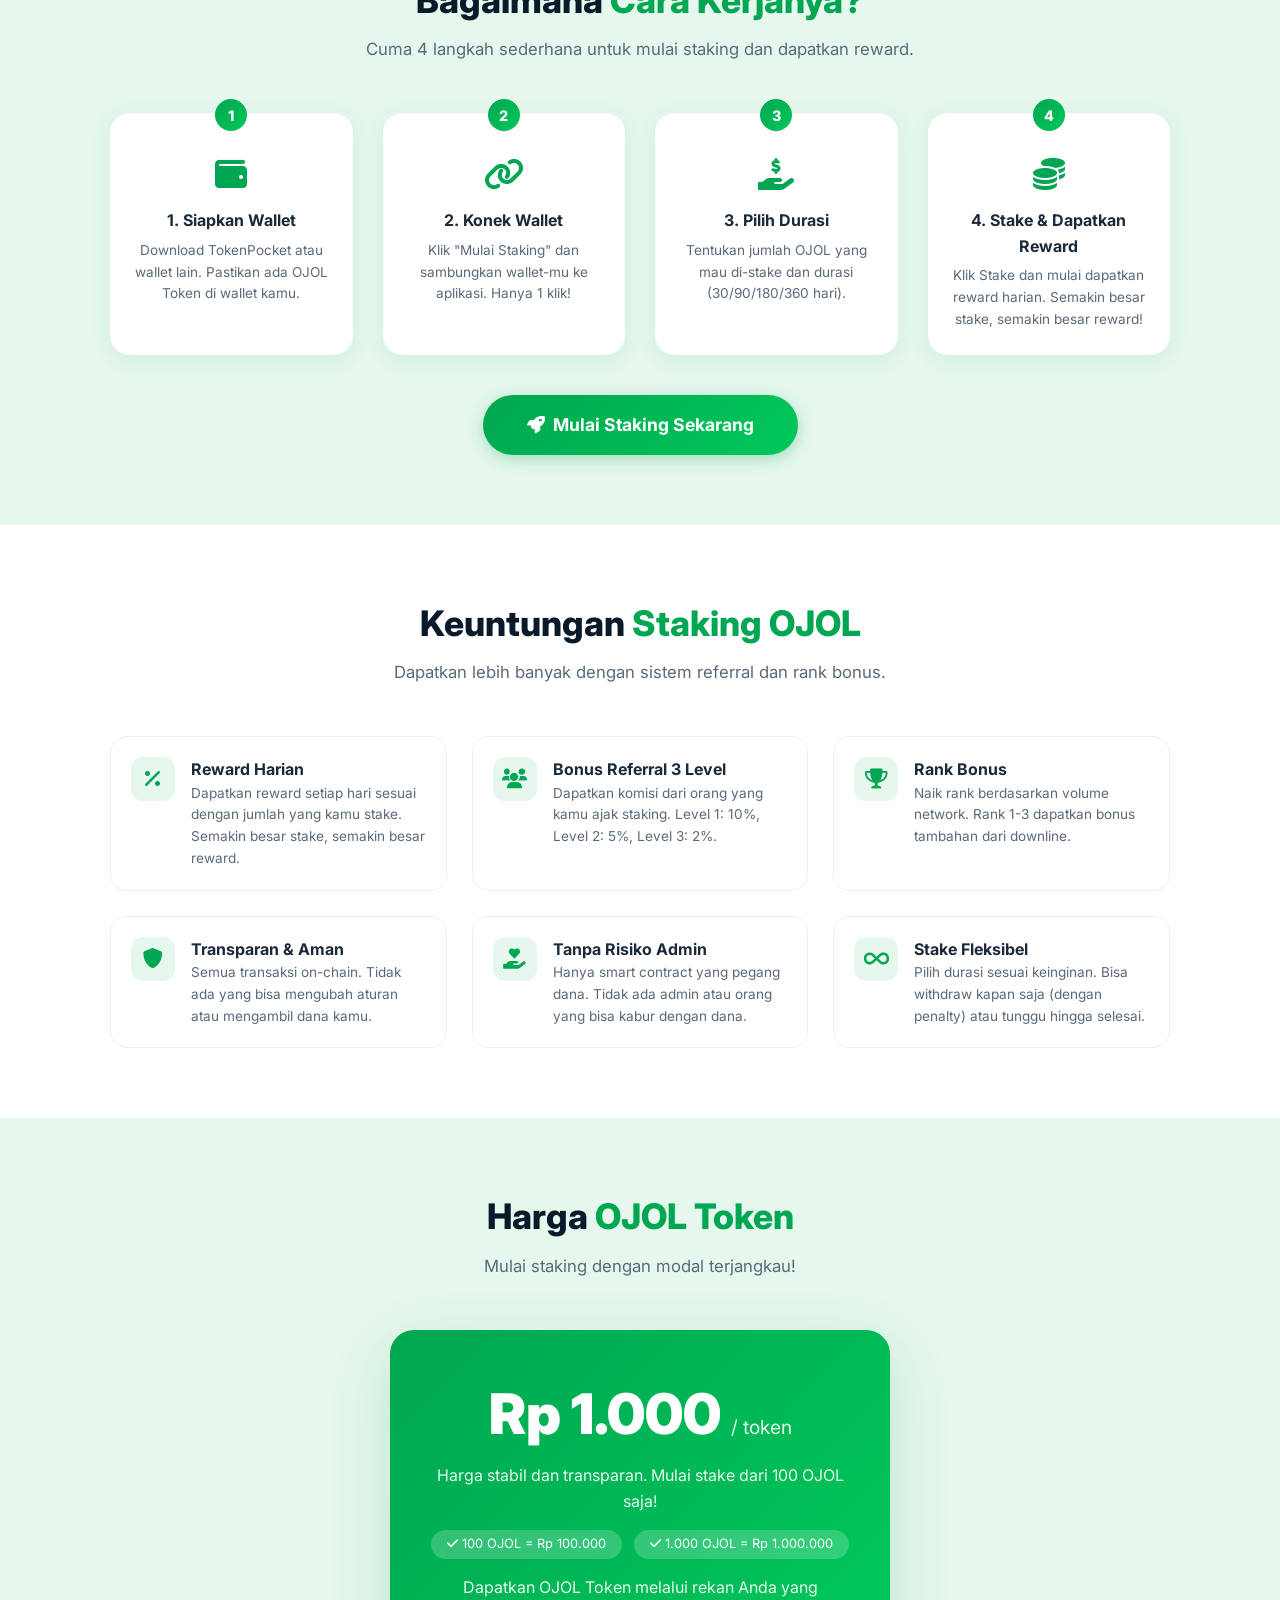
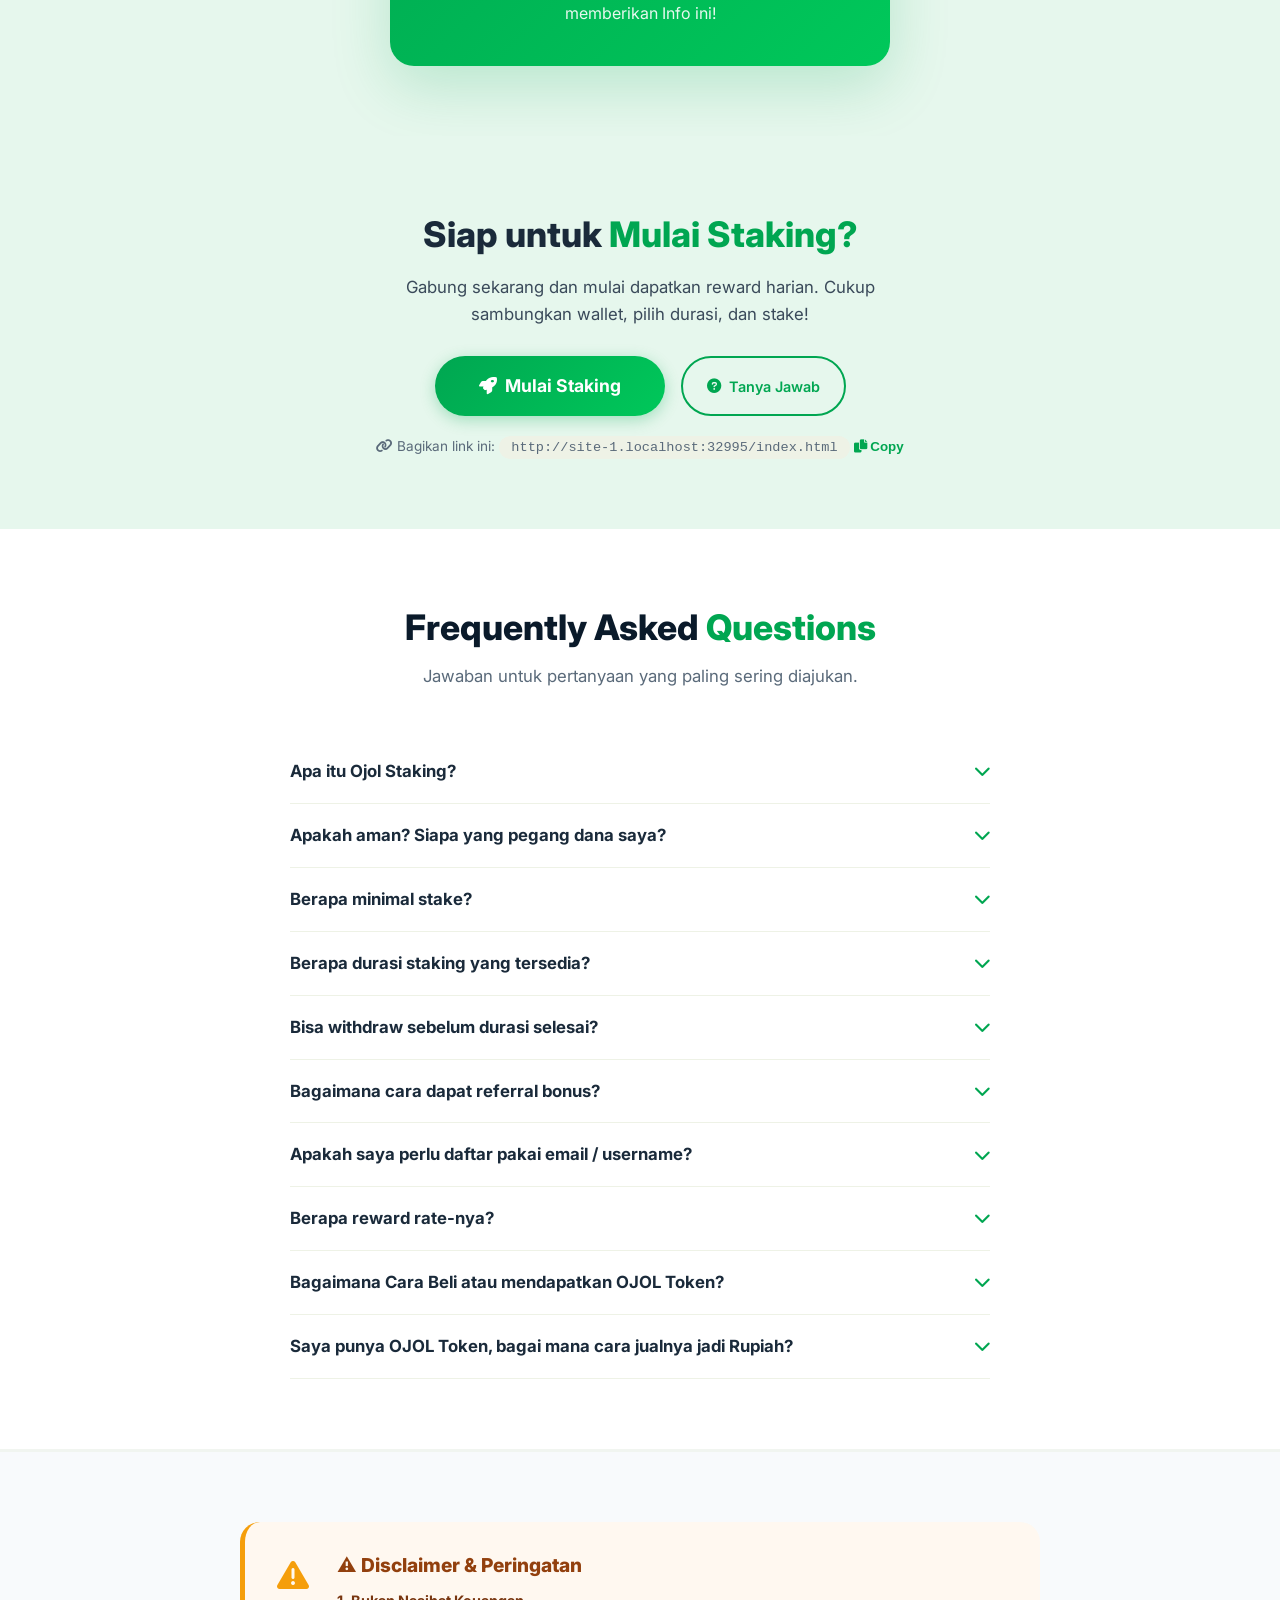
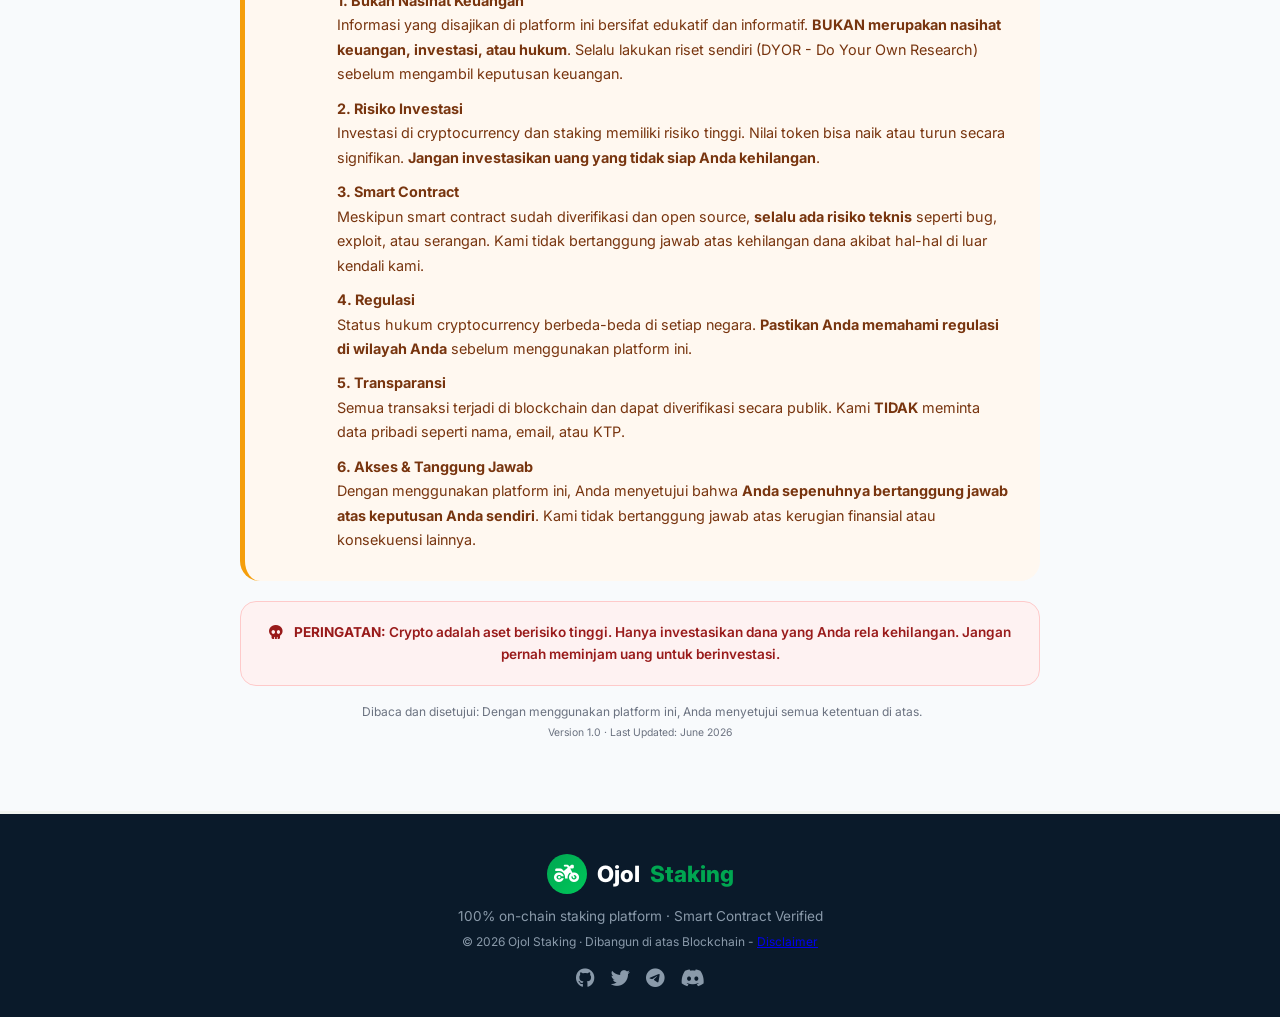
==== commit 4981bff9: "Update index.html" ====
--- a/index.html
+++ b/index.html
@@ -1041,7 +1041,7 @@
             Ojol<span style="color:#00A651;">Staking</span>
         </div>
         <p style="margin-top:8px;">100% on-chain staking platform · Smart Contract Verified</p>
-        <p style="font-size:0.75rem; margin-top:4px;">© 2026 Ojol Staking · Dibangun di atas Blockchain</p>
+        <p style="font-size:0.75rem; margin-top:4px;">© 2026 Ojol Staking · Dibangun di atas Blockchain - <a href="https://github.com/ojoltoken/ojol/blob/main/disclaimer.txt">Disclaimer</a></p>
         <div class="socials">
             <a href="https://github.com/ojoltoken/ojol"><i class="fab fa-github"></i></a>
             <a href="#"><i class="fab fa-twitter"></i></a>
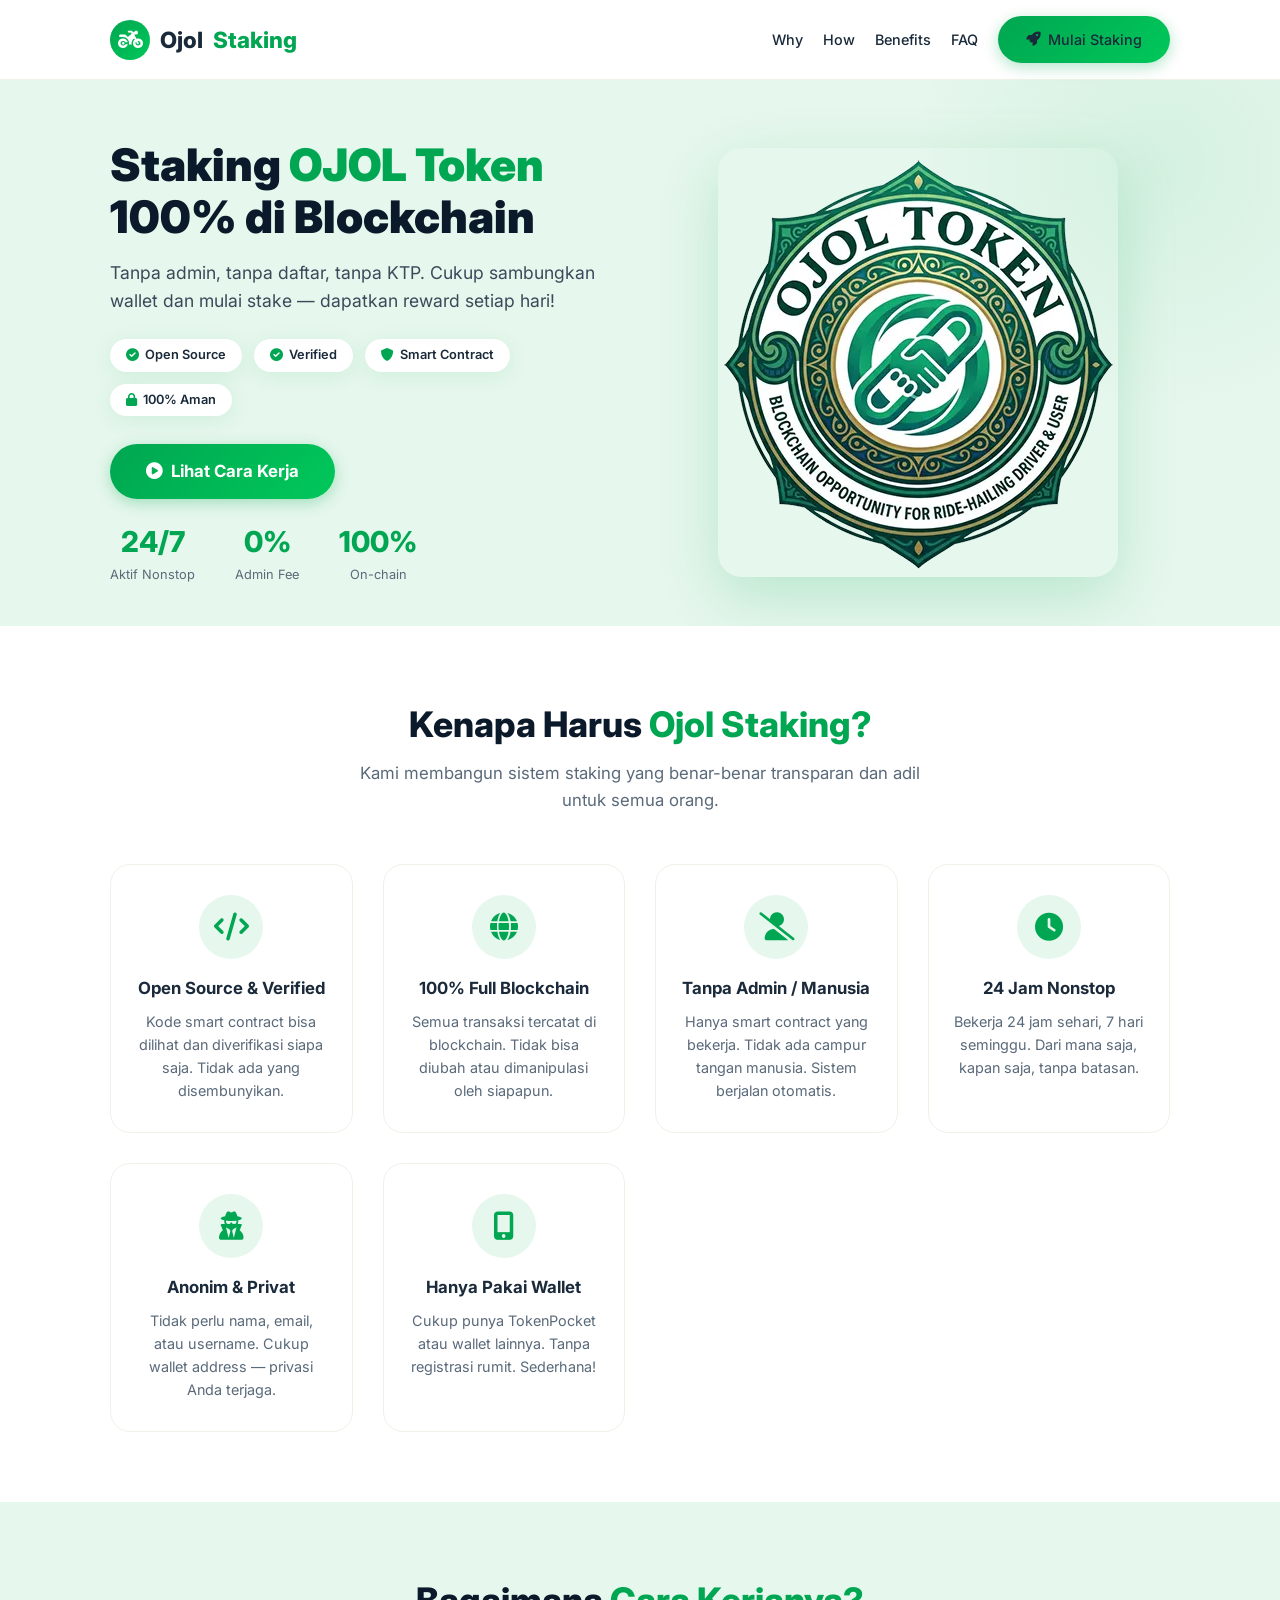
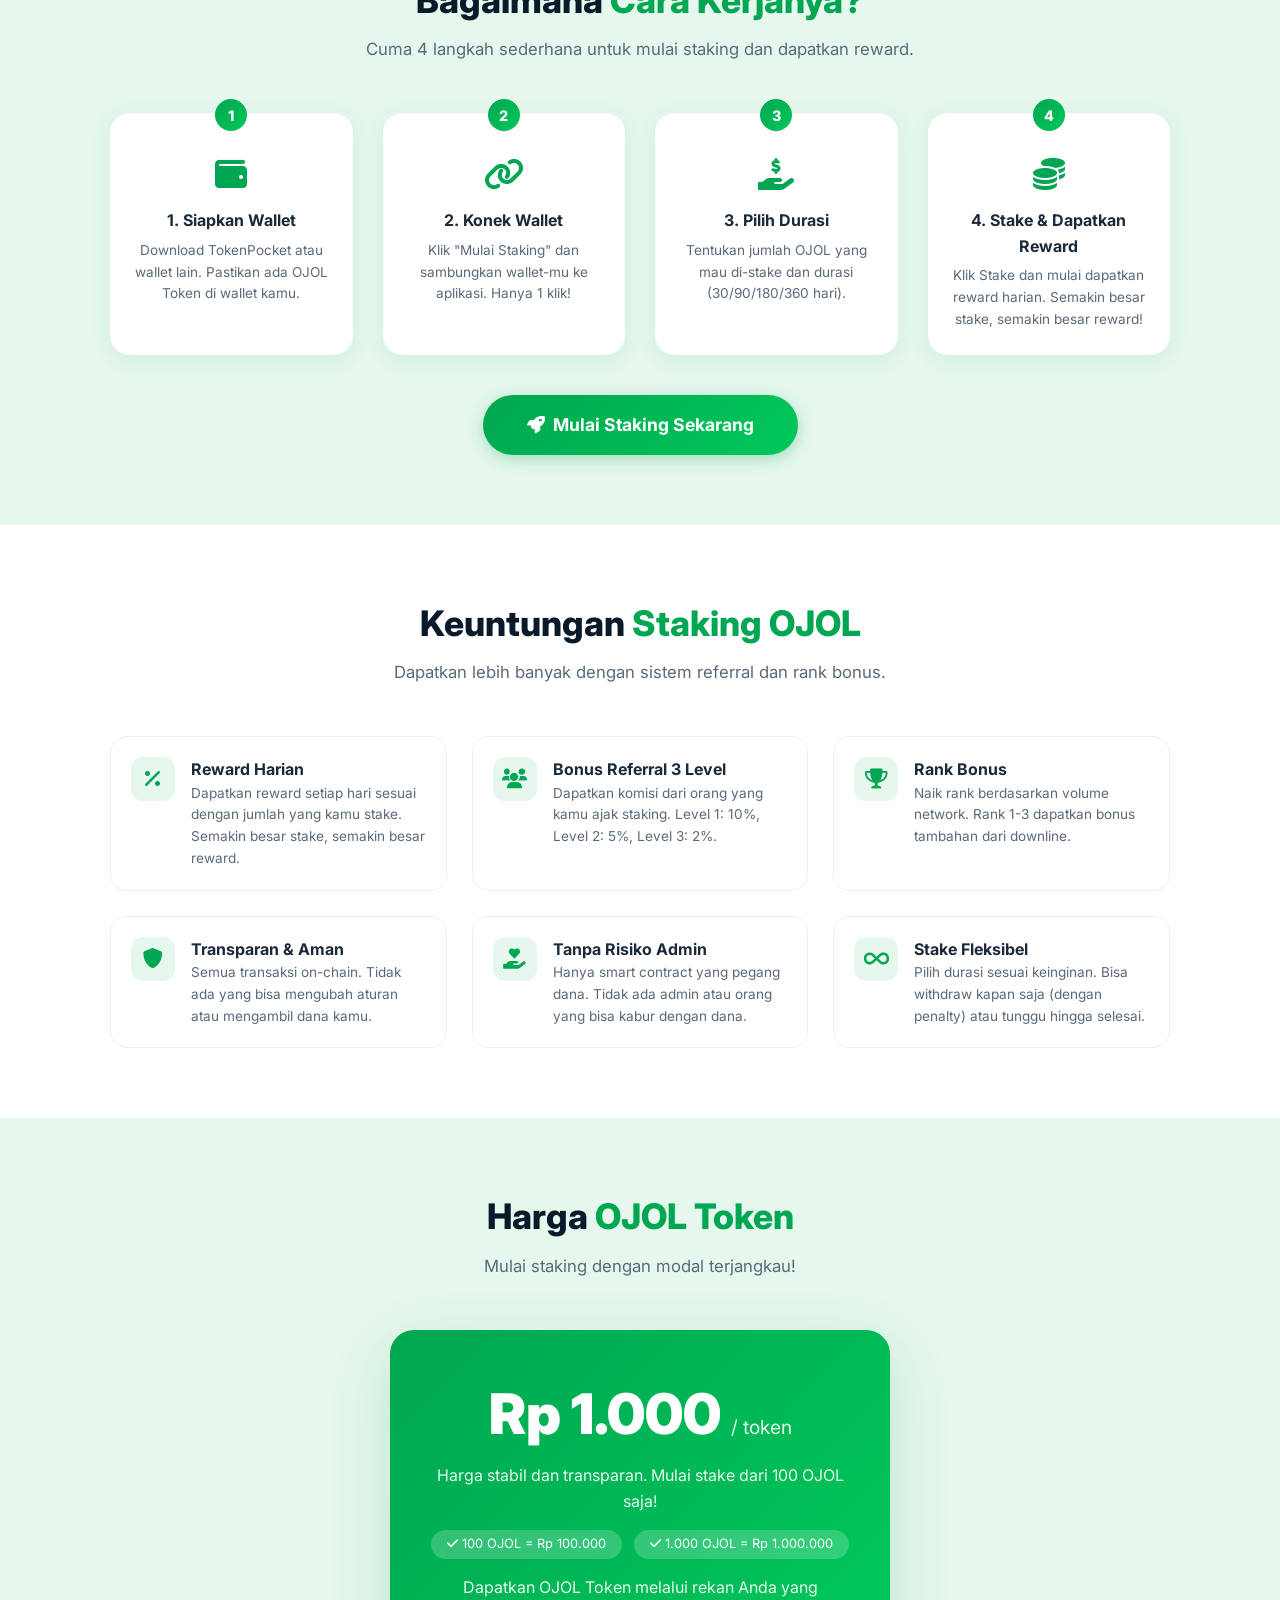
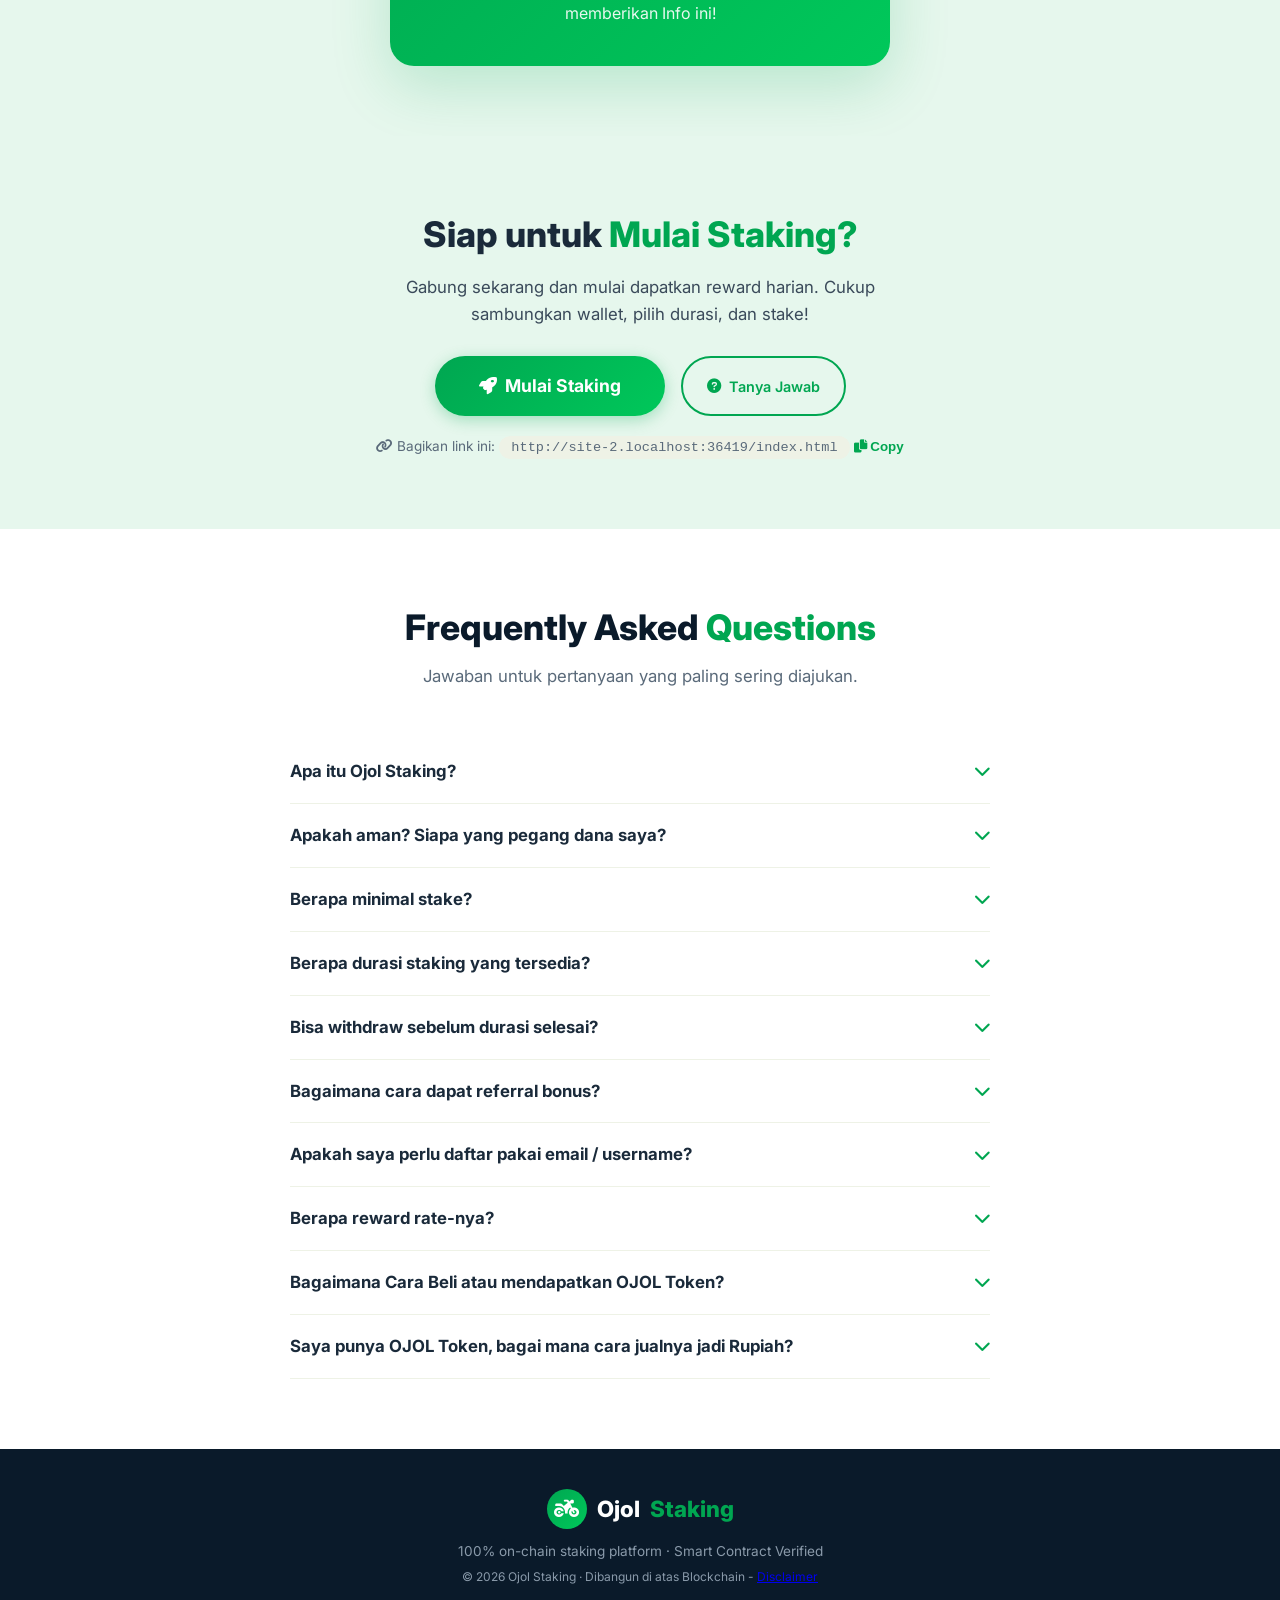
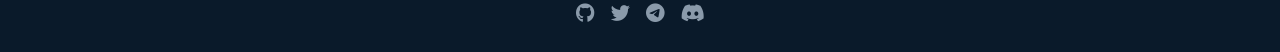
==== commit 6100302f: "Update index.html" ====
--- a/index.html
+++ b/index.html
@@ -961,77 +961,6 @@
     </div>
 </section>
 
-    <!-- ==================== DISCLAIMER SECTION ==================== -->
-<section class="section" id="disclaimer" style="background: #f8fafc; border-top: 3px solid #f1f5f0; border-bottom: 3px solid #f1f5f0;">
-    <div class="container">
-        <div style="max-width: 800px; margin: 0 auto;">
-            <div style="display: flex; gap: 16px; align-items: flex-start; background: #fff8f0; padding: 28px 32px; border-radius: 20px; border-left: 5px solid #f59e0b;">
-                <div style="font-size: 32px; color: #f59e0b; min-width: 44px;">
-                    <i class="fas fa-triangle-exclamation"></i>
-                </div>
-                <div>
-                    <h3 style="font-weight: 800; font-size: 1.2rem; color: #92400e; margin-bottom: 8px;">
-                        ⚠️ Disclaimer & Peringatan
-                    </h3>
-                    <div style="font-size: 0.9rem; color: #78350f; line-height: 1.7;">
-                        <p style="margin-bottom: 10px;">
-                            <strong>1. Bukan Nasihat Keuangan</strong><br>
-                            Informasi yang disajikan di platform ini bersifat edukatif dan informatif. 
-                            <strong>BUKAN merupakan nasihat keuangan, investasi, atau hukum</strong>. 
-                            Selalu lakukan riset sendiri (DYOR - Do Your Own Research) sebelum mengambil keputusan keuangan.
-                        </p>
-                        <p style="margin-bottom: 10px;">
-                            <strong>2. Risiko Investasi</strong><br>
-                            Investasi di cryptocurrency dan staking memiliki risiko tinggi. 
-                            Nilai token bisa naik atau turun secara signifikan. 
-                            <strong>Jangan investasikan uang yang tidak siap Anda kehilangan</strong>.
-                        </p>
-                        <p style="margin-bottom: 10px;">
-                            <strong>3. Smart Contract</strong><br>
-                            Meskipun smart contract sudah diverifikasi dan open source, 
-                            <strong>selalu ada risiko teknis</strong> seperti bug, exploit, atau serangan. 
-                            Kami tidak bertanggung jawab atas kehilangan dana akibat hal-hal di luar kendali kami.
-                        </p>
-                        <p style="margin-bottom: 10px;">
-                            <strong>4. Regulasi</strong><br>
-                            Status hukum cryptocurrency berbeda-beda di setiap negara. 
-                            <strong>Pastikan Anda memahami regulasi di wilayah Anda</strong> sebelum menggunakan platform ini.
-                        </p>
-                        <p style="margin-bottom: 10px;">
-                            <strong>5. Transparansi</strong><br>
-                            Semua transaksi terjadi di blockchain dan dapat diverifikasi secara publik. 
-                            Kami <strong>TIDAK</strong> meminta data pribadi seperti nama, email, atau KTP.
-                        </p>
-                        <p style="margin-bottom: 0;">
-                            <strong>6. Akses & Tanggung Jawab</strong><br>
-                            Dengan menggunakan platform ini, Anda menyetujui bahwa 
-                            <strong>Anda sepenuhnya bertanggung jawab atas keputusan Anda sendiri</strong>. 
-                            Kami tidak bertanggung jawab atas kerugian finansial atau konsekuensi lainnya.
-                        </p>
-                    </div>
-                </div>
-            </div>
-
-            <!-- Additional Warning Box -->
-            <div style="margin-top: 20px; background: #fef2f2; padding: 20px 24px; border-radius: 16px; border: 1px solid #fecaca; text-align: center;">
-                <p style="font-size: 0.85rem; color: #991b1b; font-weight: 600;">
-                    <i class="fas fa-skull" style="margin-right: 8px;"></i>
-                    <strong>PERINGATAN:</strong> Crypto adalah aset berisiko tinggi. 
-                    Hanya investasikan dana yang Anda rela kehilangan. 
-                    Jangan pernah meminjam uang untuk berinvestasi.
-                </p>
-            </div>
-
-            <!-- Simple version for compact display -->
-            <div style="margin-top: 16px; text-align: center; font-size: 0.75rem; color: #6b7280;">
-                <i class="fas fa-shield-halved"></i>
-                Dibaca dan disetujui: Dengan menggunakan platform ini, Anda menyetujui semua ketentuan di atas.
-                <br>
-                <span style="font-size: 0.65rem;">Version 1.0 · Last Updated: June 2026</span>
-            </div>
-        </div>
-    </div>
-</section>
     
 <!-- ==================== FOOTER ==================== -->
 <footer class="footer">
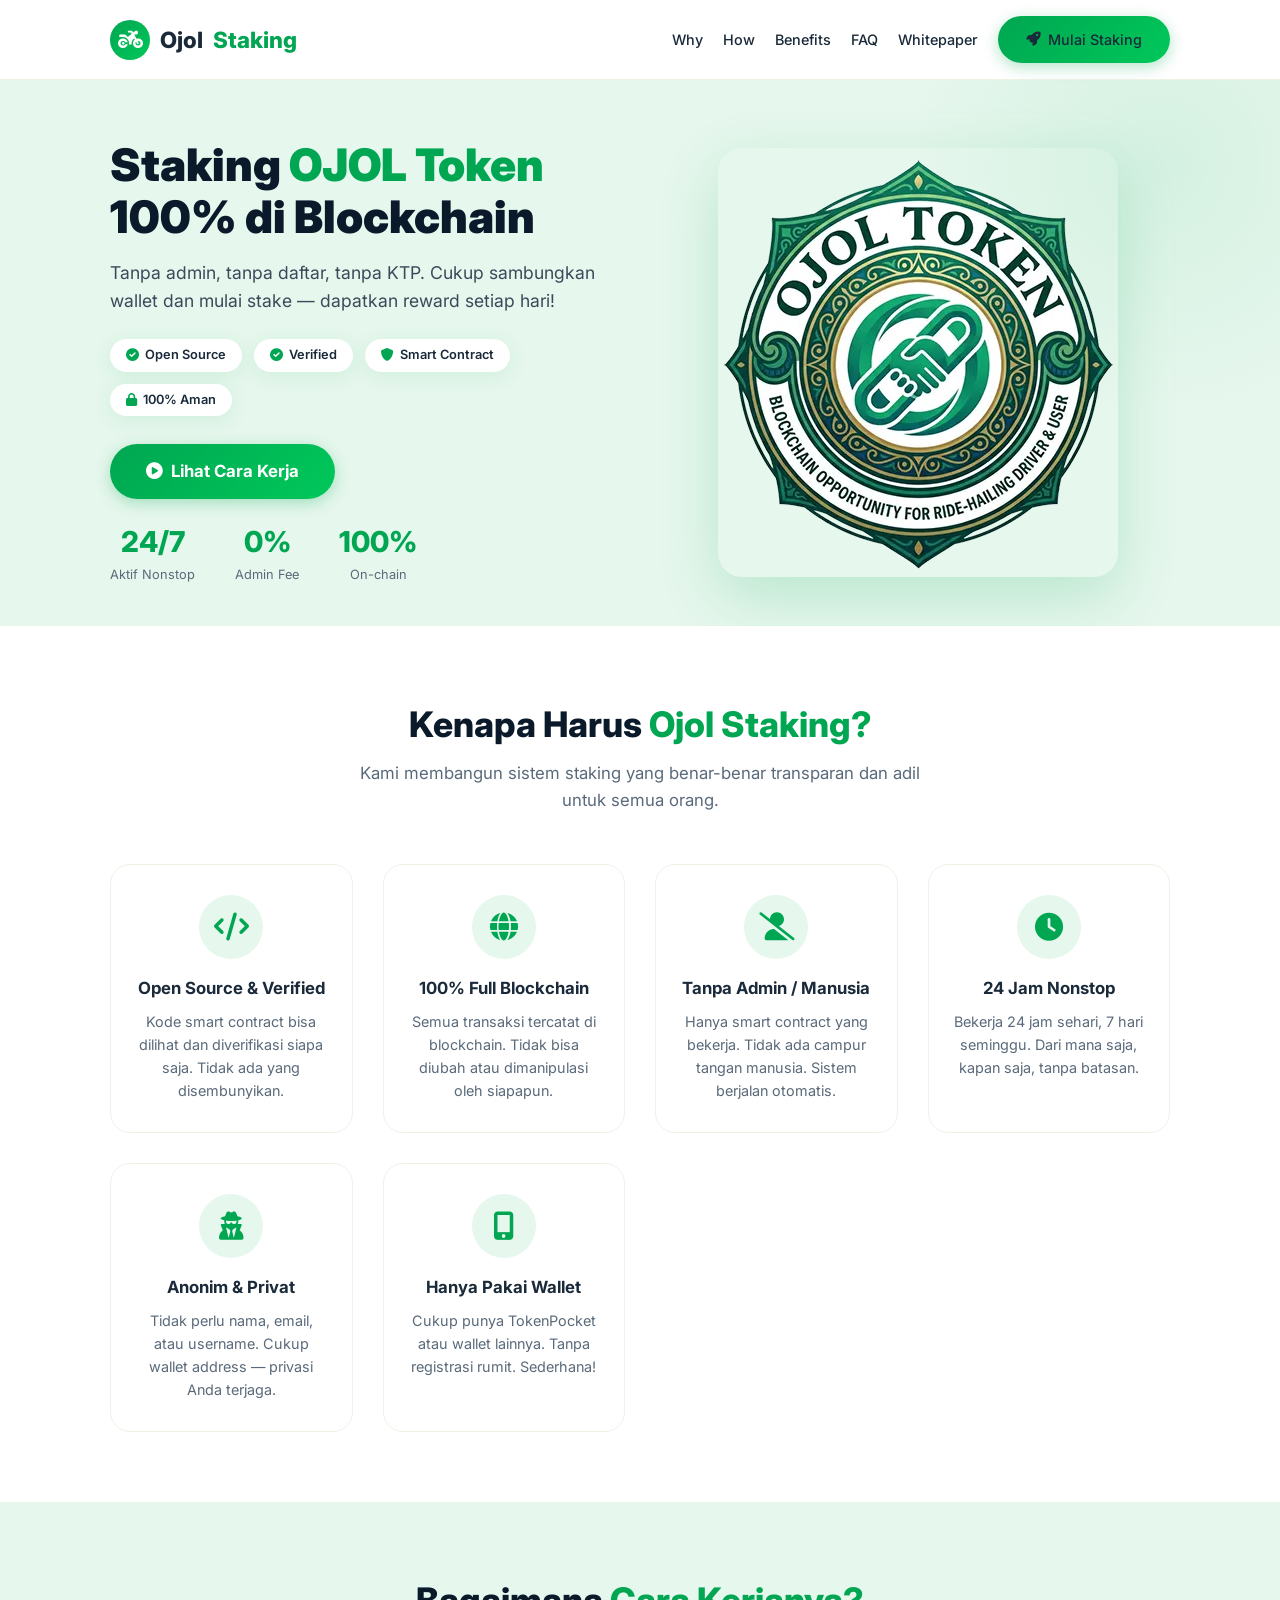
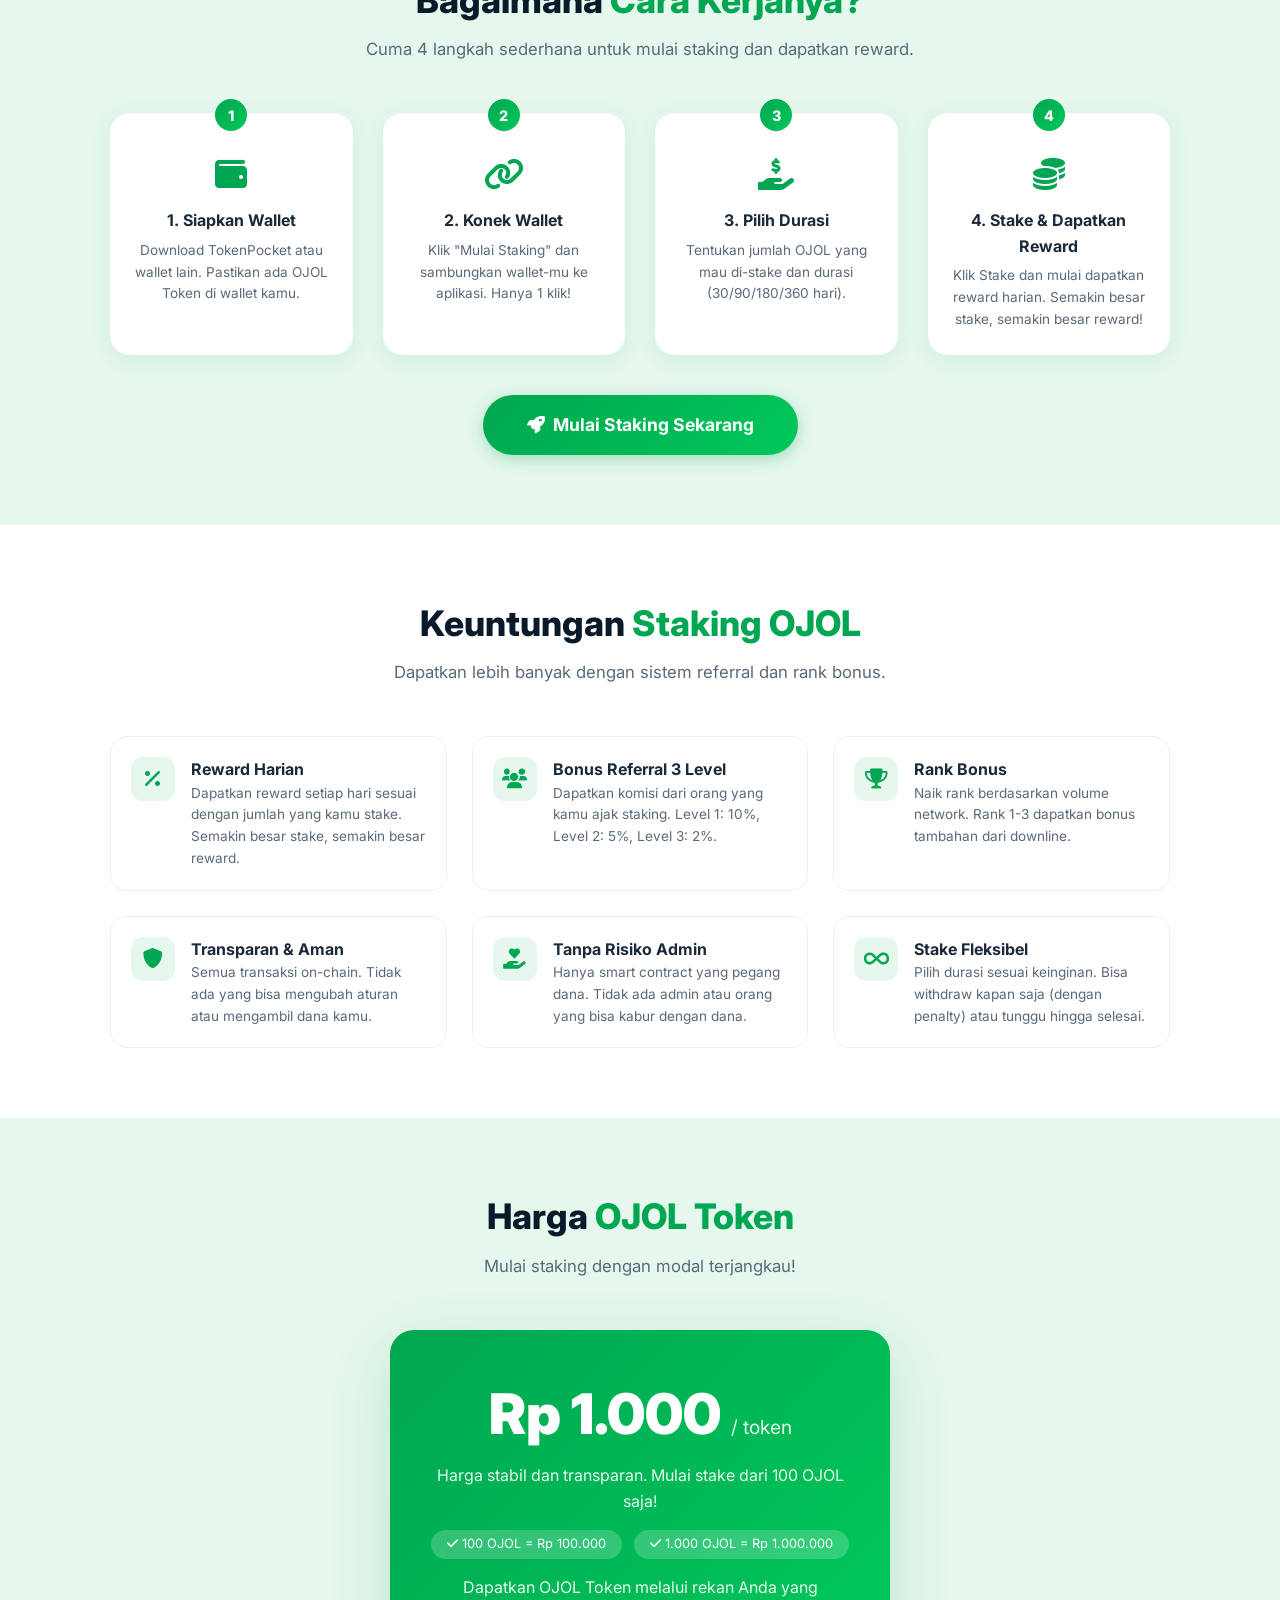
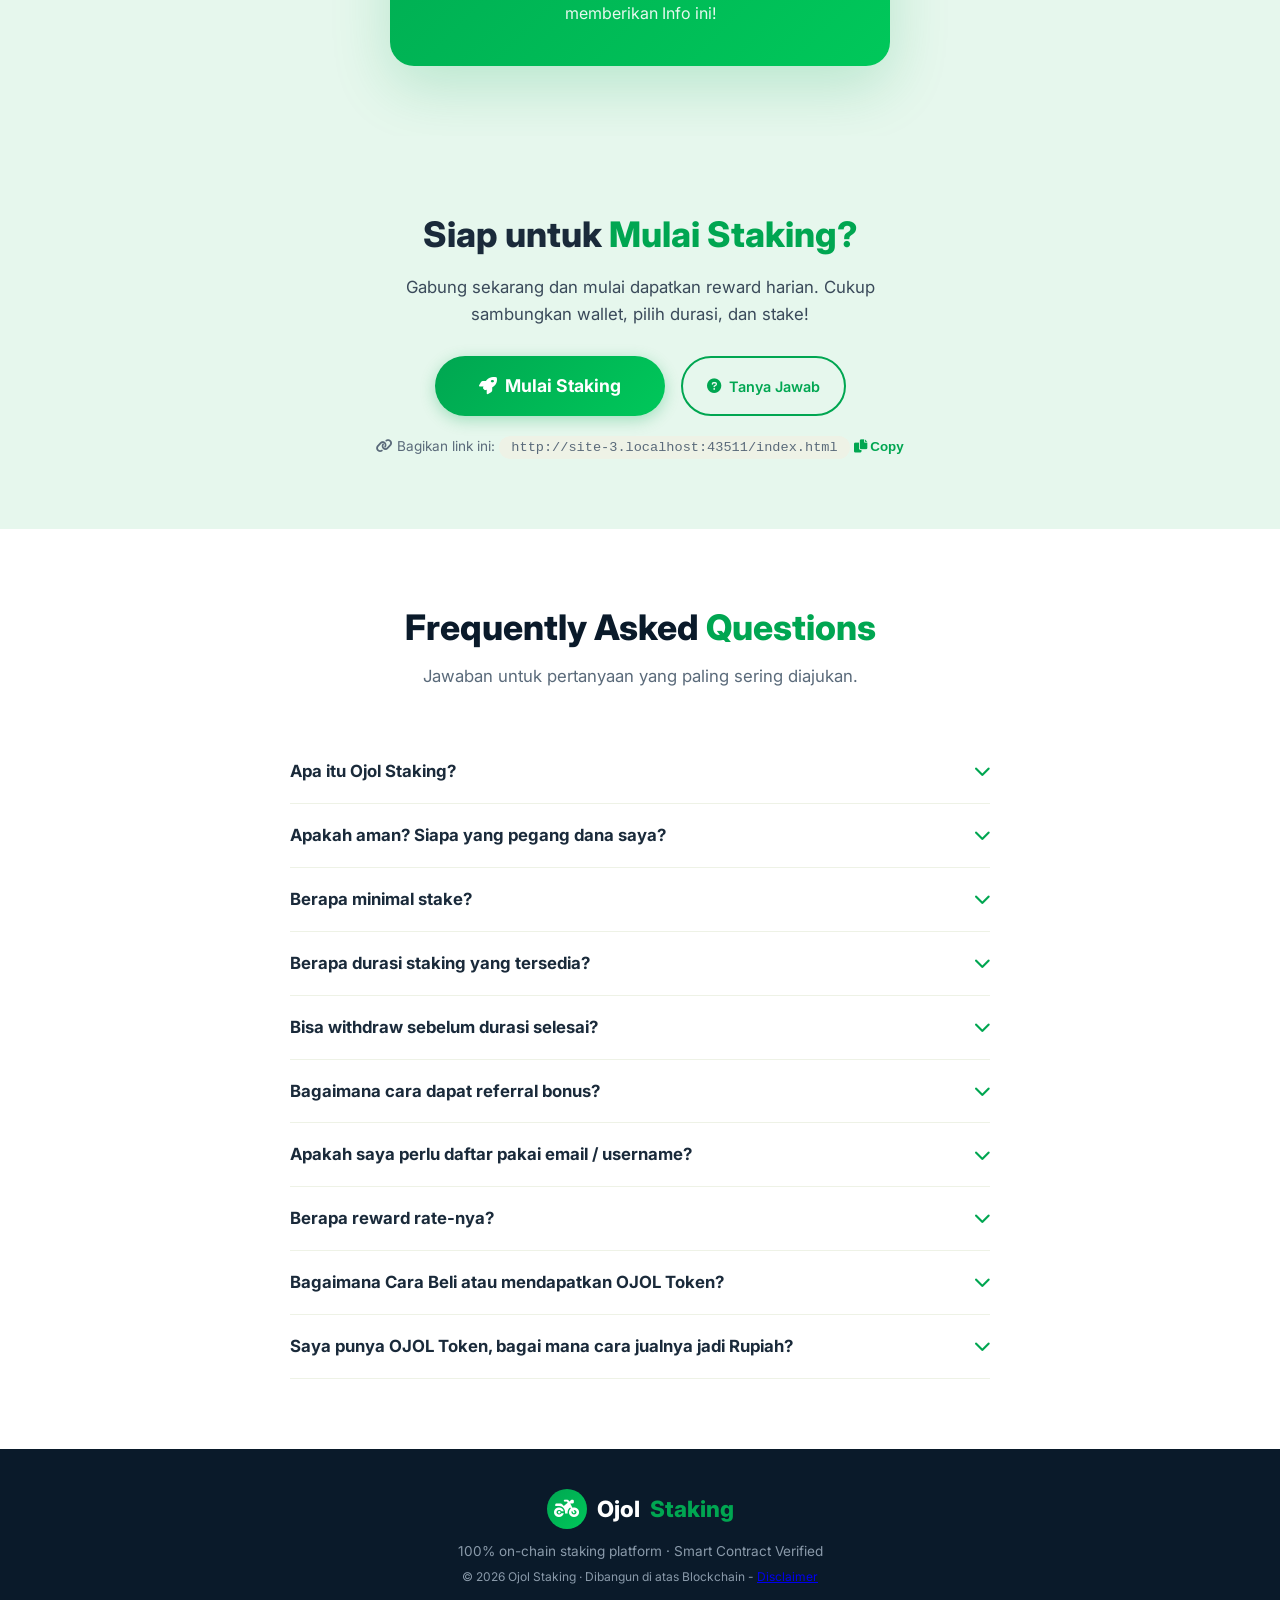
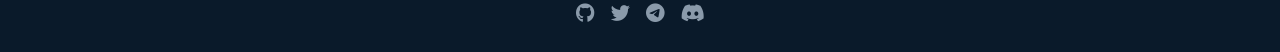
==== commit b3d0bdcb: "Update index.html" ====
--- a/index.html
+++ b/index.html
@@ -658,6 +658,7 @@
             <a href="#how">How</a>
             <a href="#benefits">Benefits</a>
             <a href="#faq">FAQ</a>
+            <a href="https://github.com/ojoltoken/ojol/blob/main/Whitepaper%20Ojol%20Token.pdf">Whitepaper</a>
           <a href="ojol.html" class="btn-primary">
                 <i class="fas fa-rocket"></i> Mulai Staking
             </a>
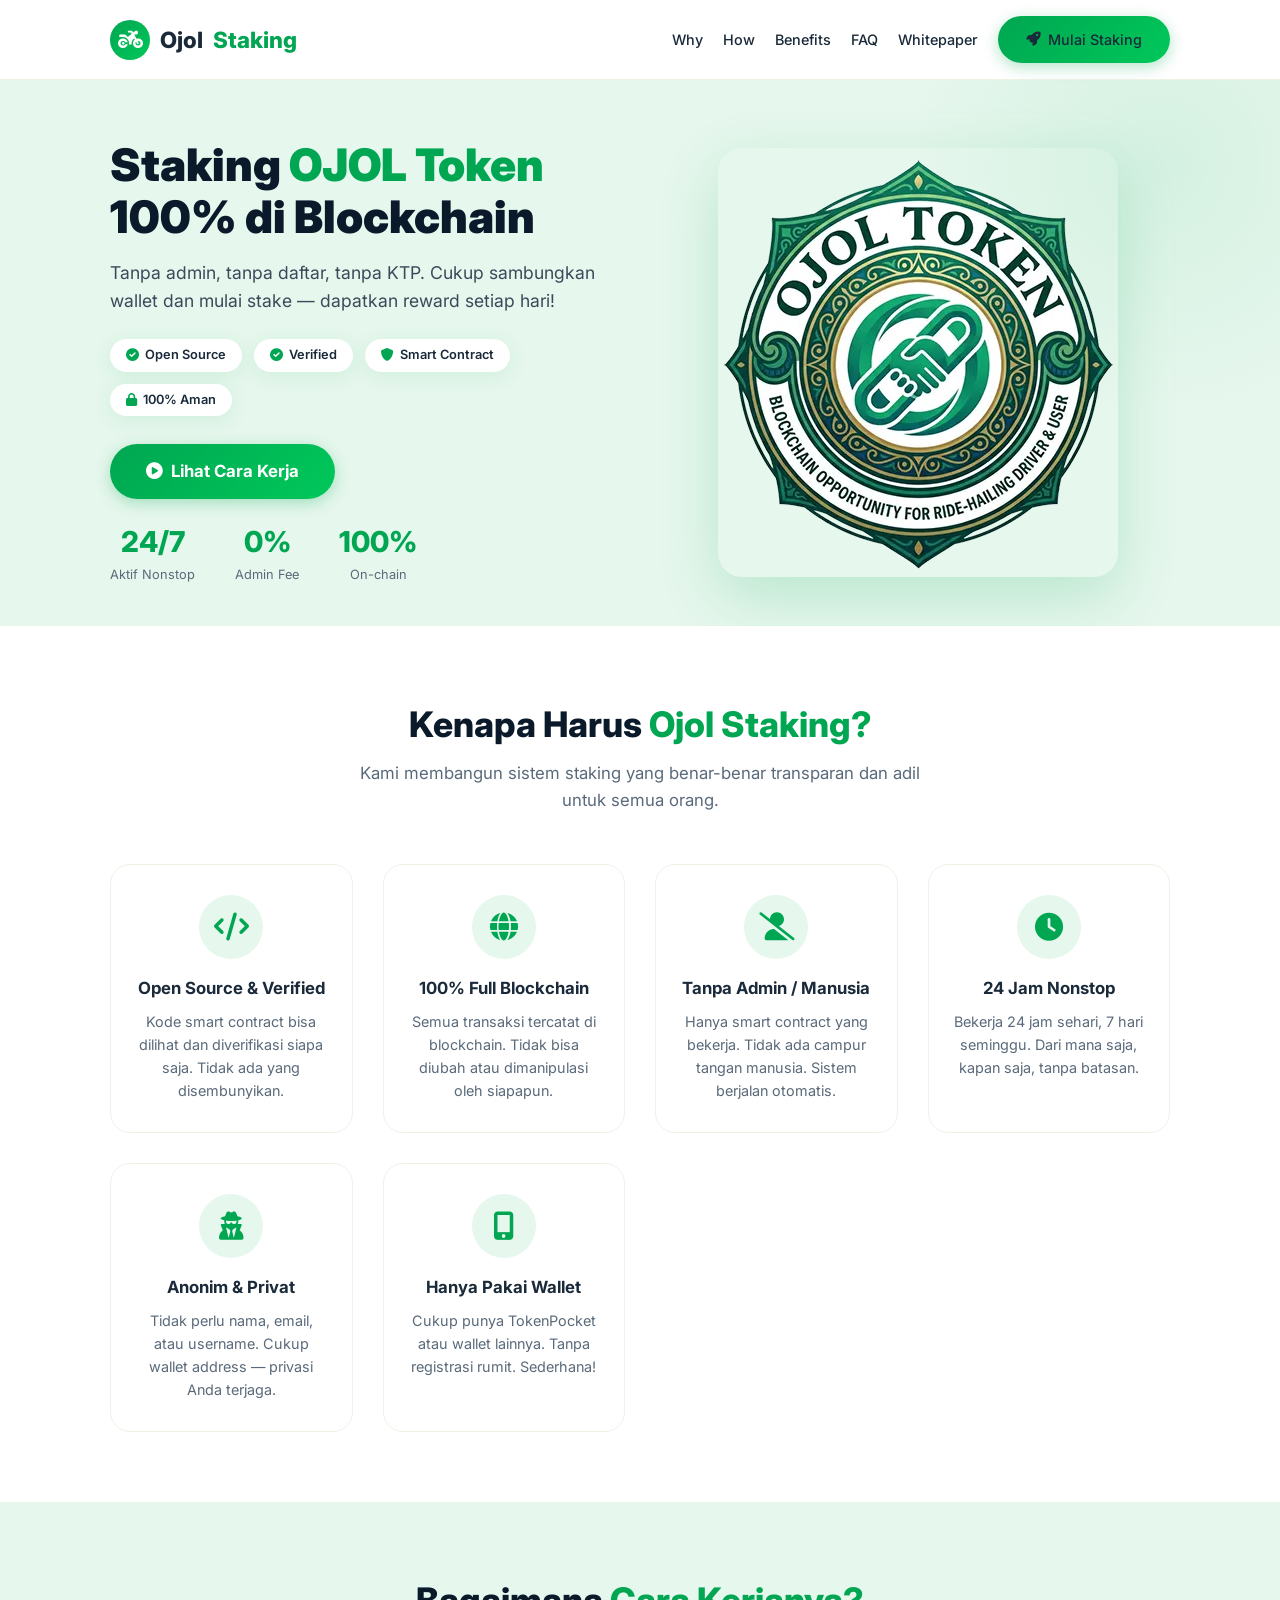
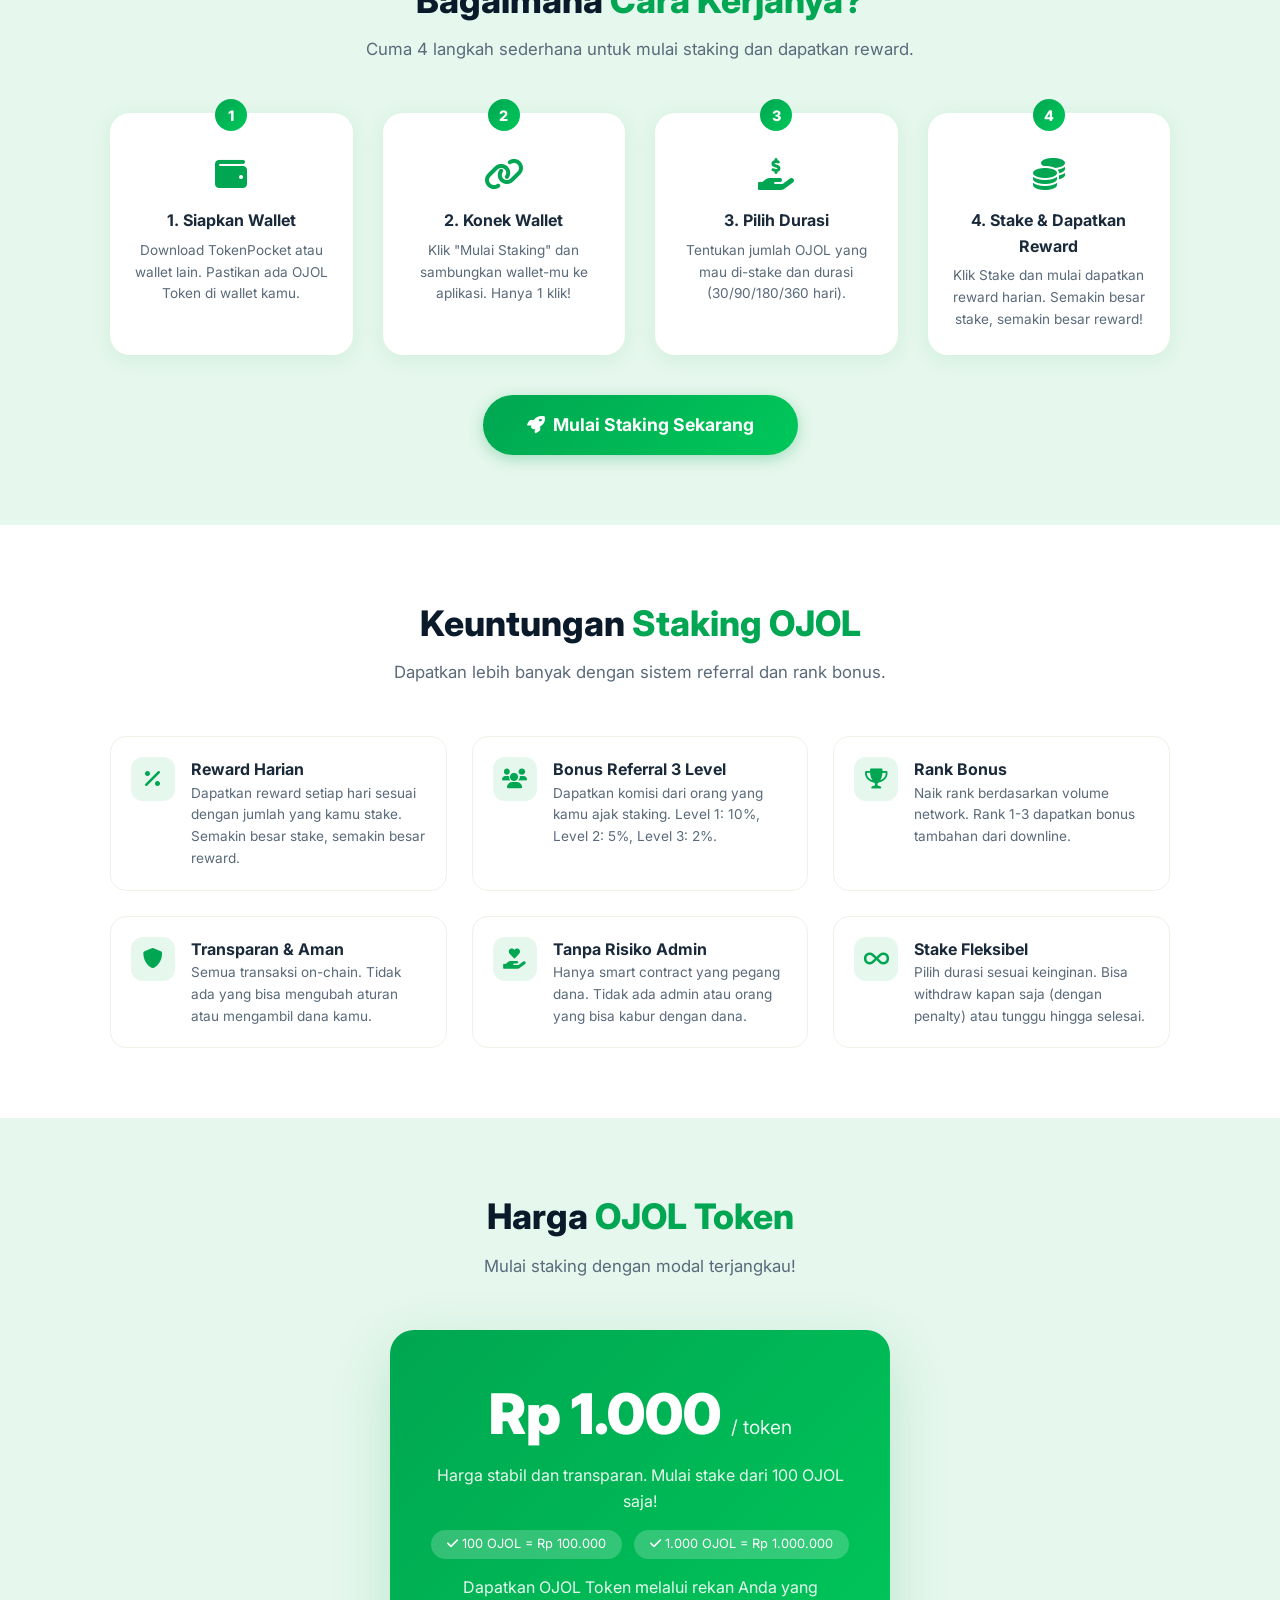
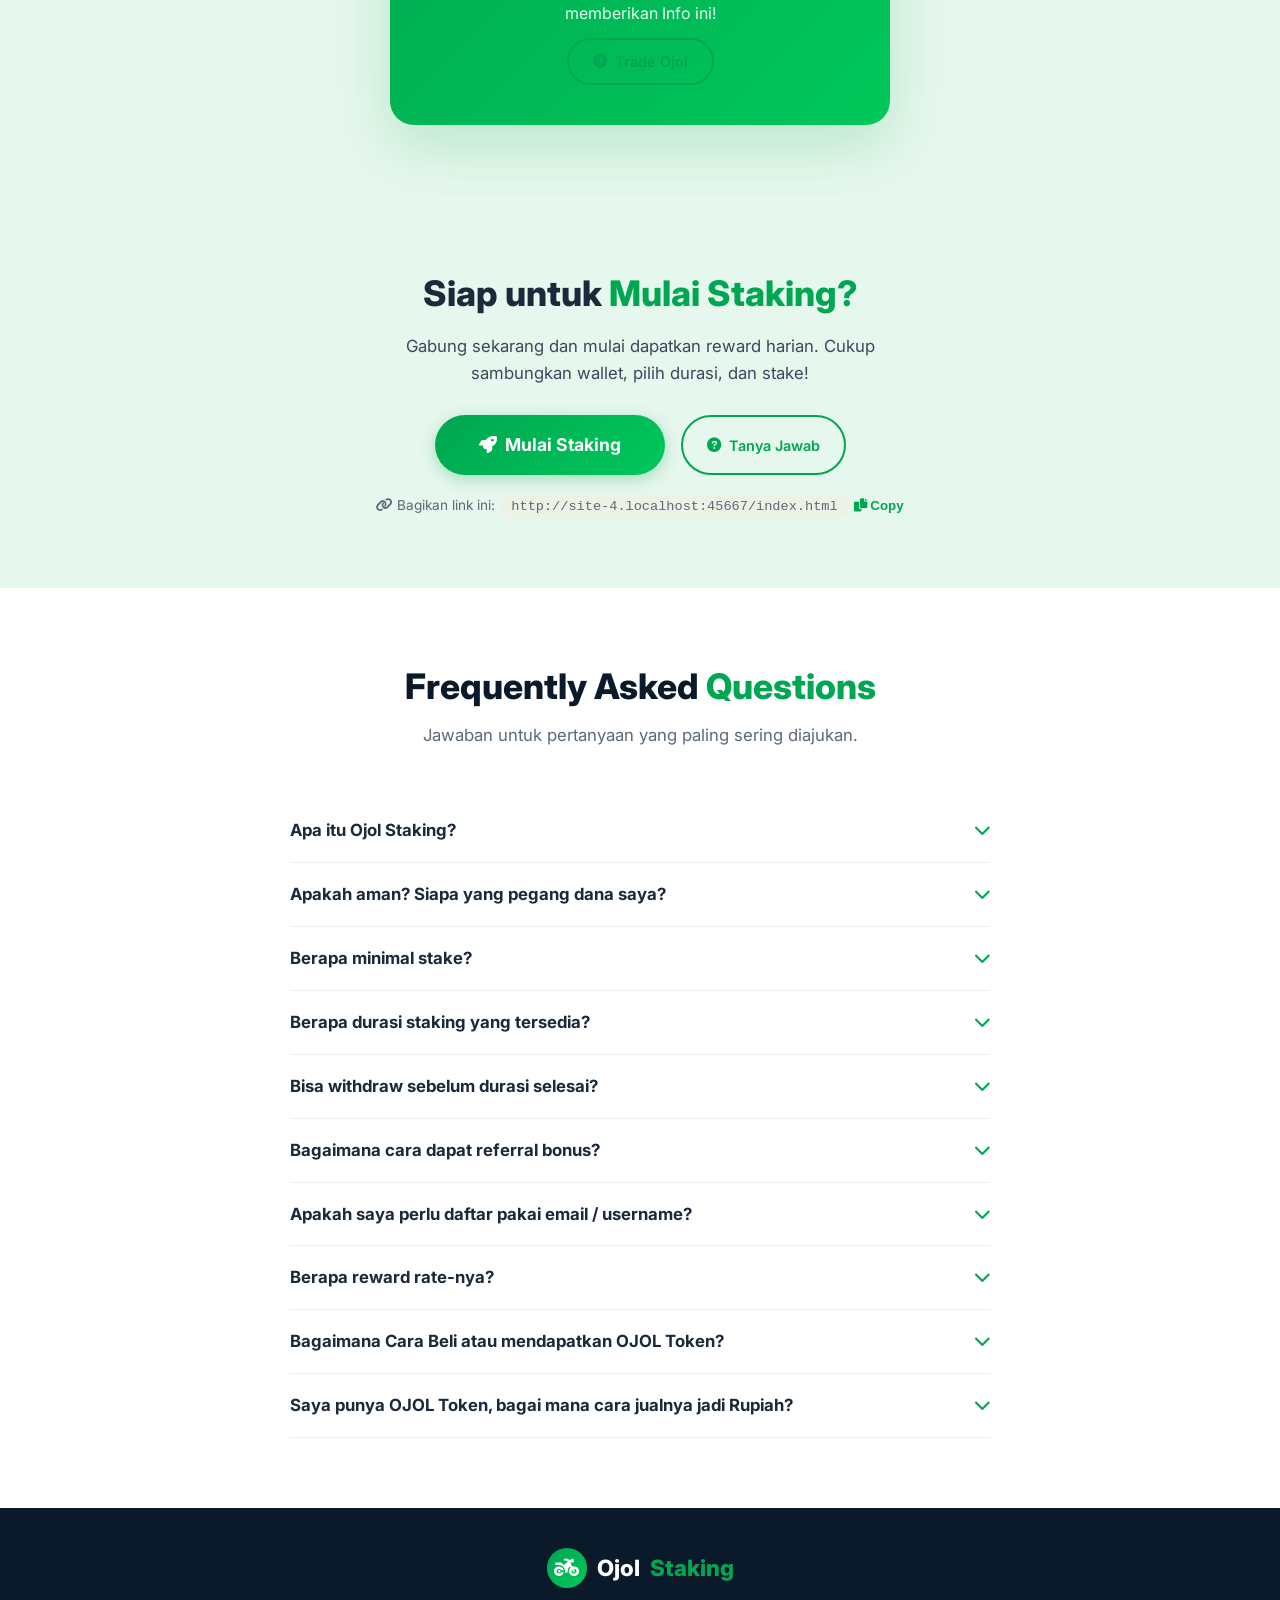
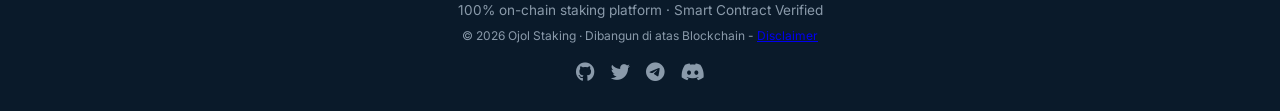
==== commit e918e664: "Update index.html" ====
--- a/index.html
+++ b/index.html
@@ -853,6 +853,9 @@
                     <i class="fas fa-check"></i> 1.000 OJOL = Rp 1.000.000
                 </span>
               <p>Dapatkan OJOL Token melalui rekan Anda yang memberikan Info ini!</p>
+                <a href="trade.html" class="btn-secondary">
+                <i class="fas fa-question-circle"></i> Trade Ojol
+            </a>
             </div>
         </div>
     </div>
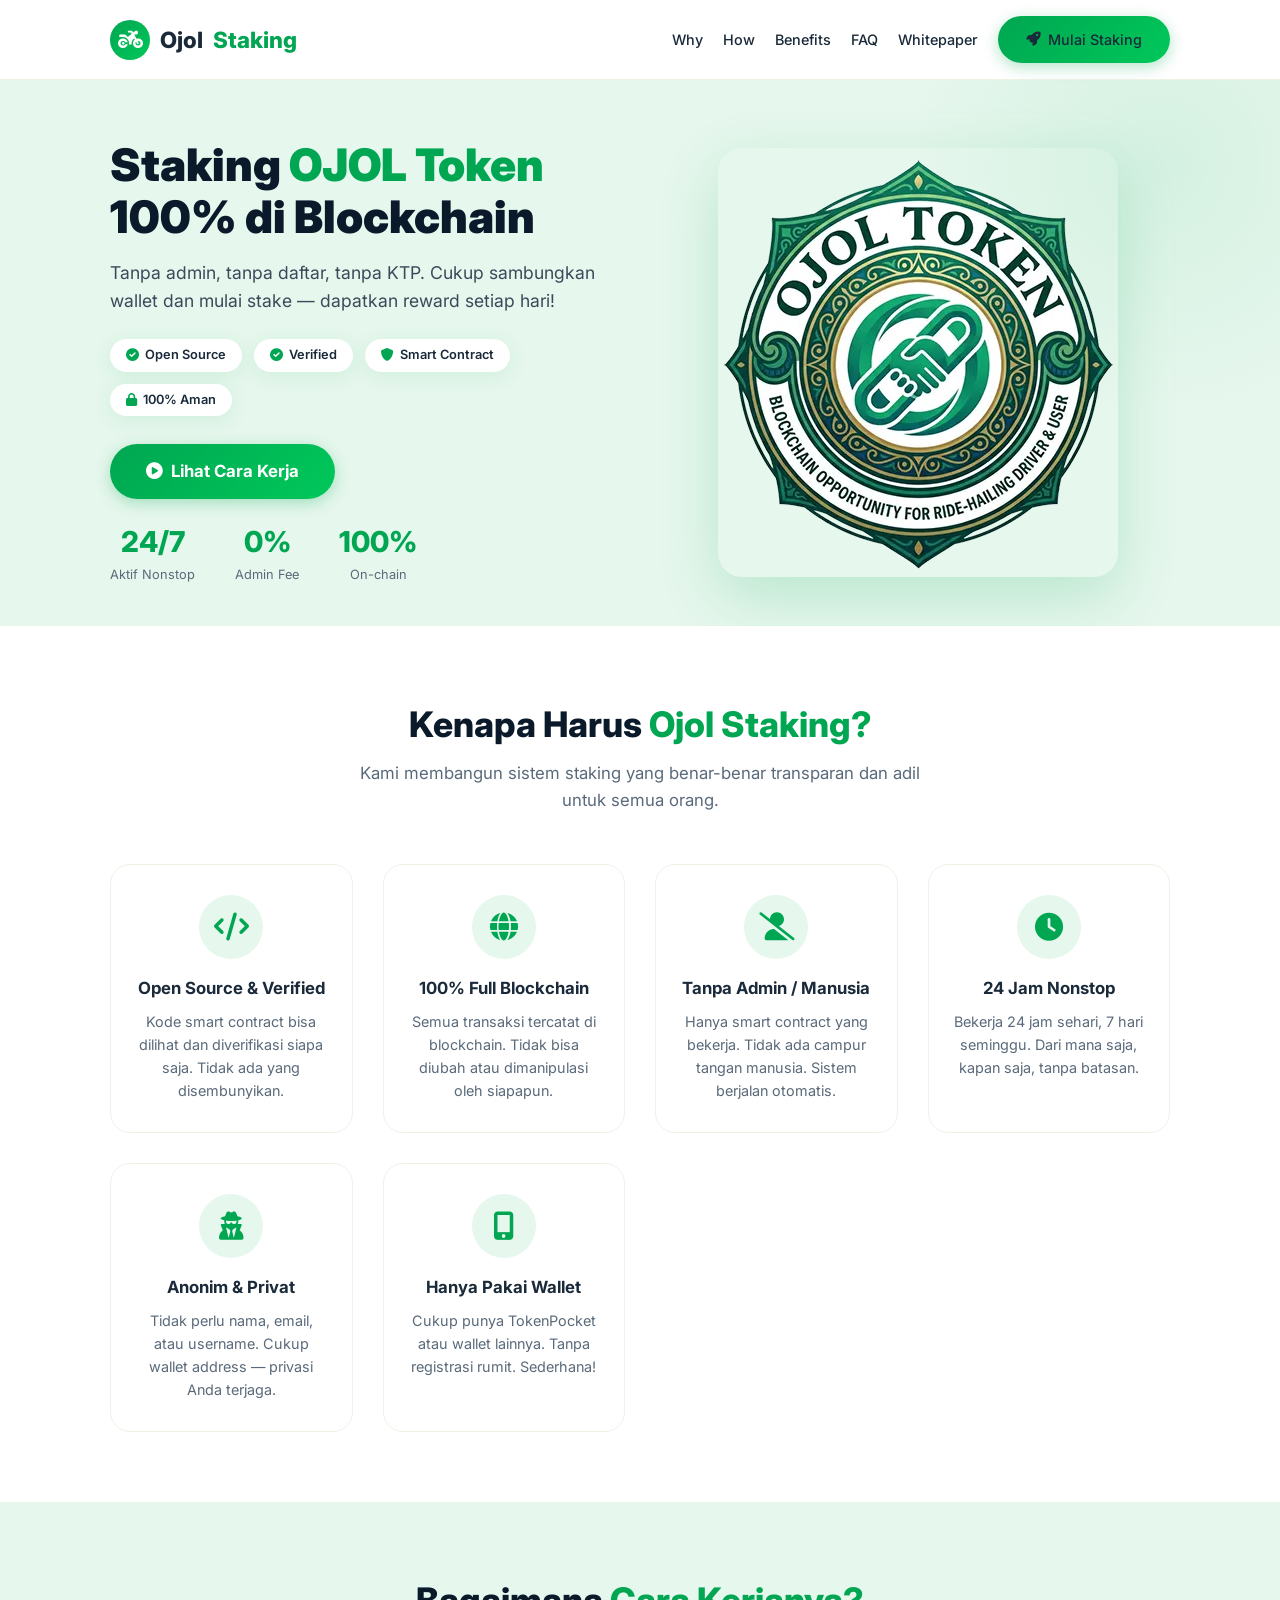
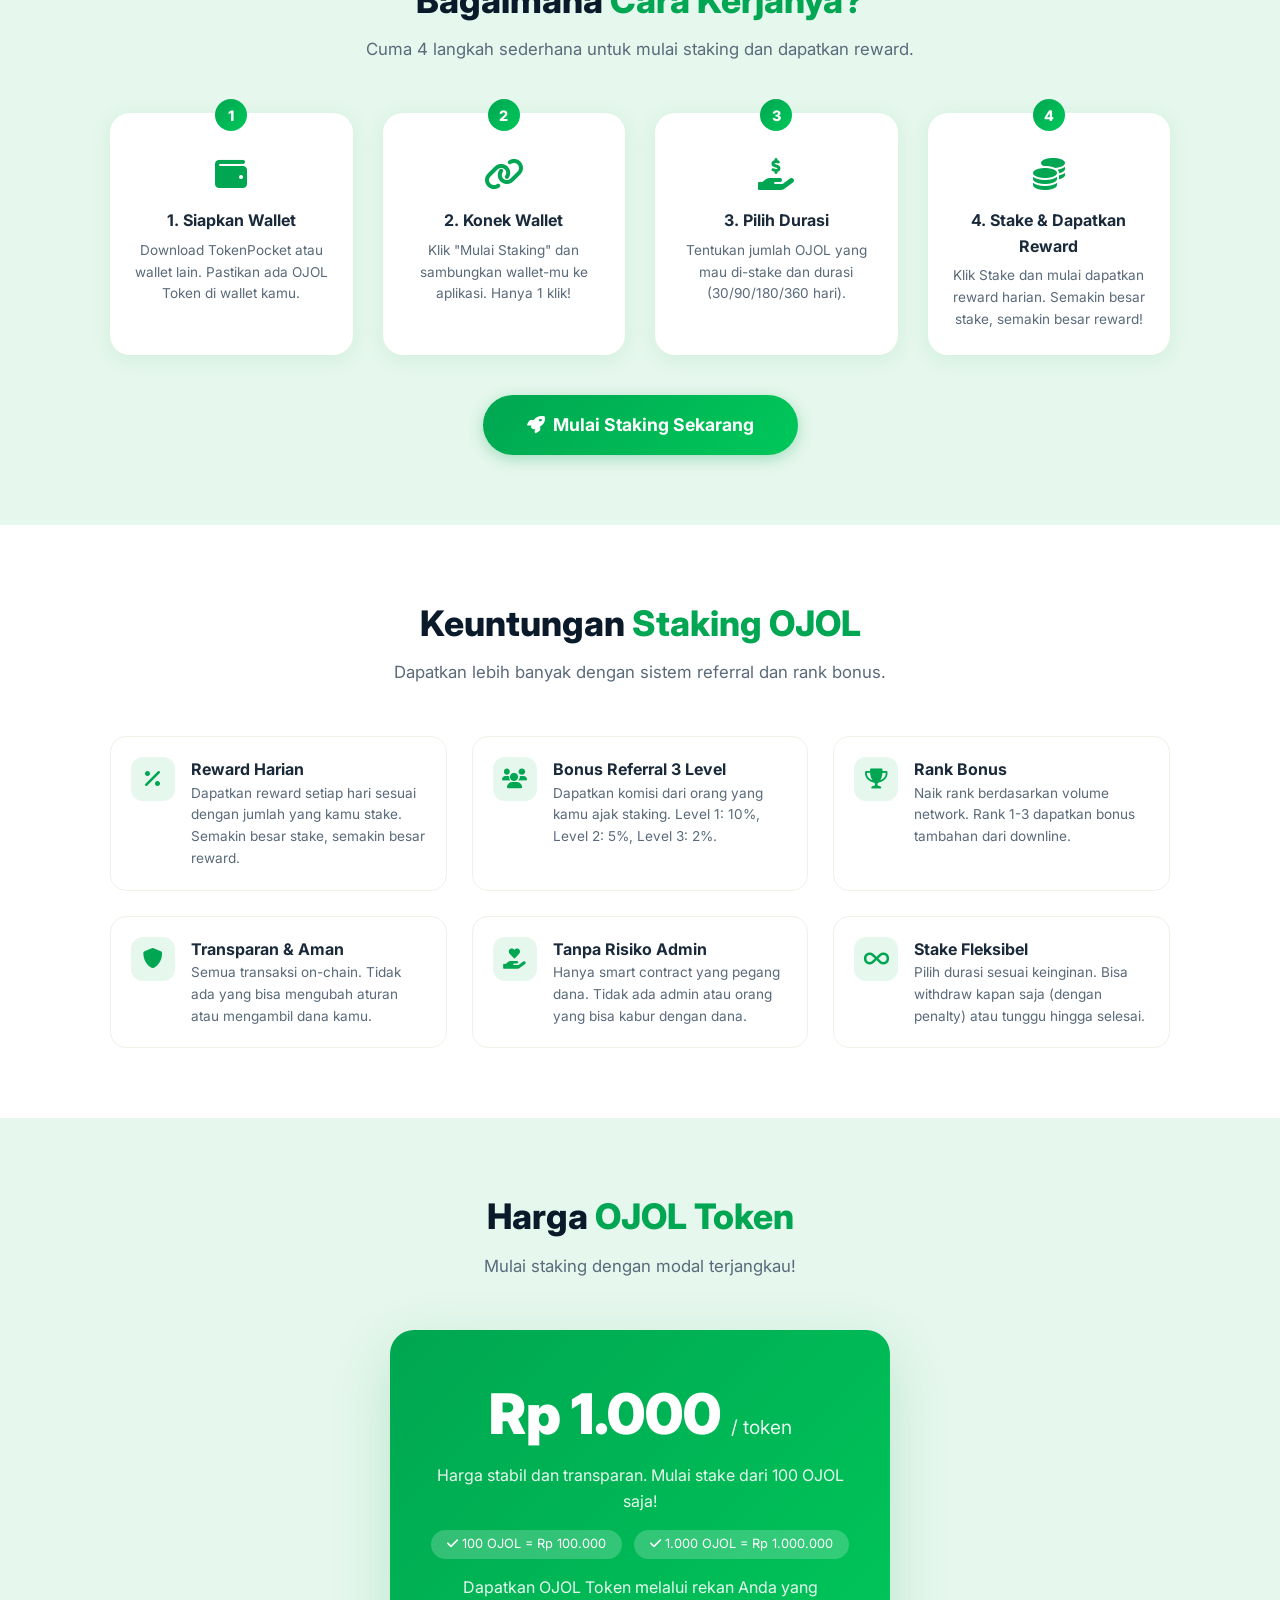
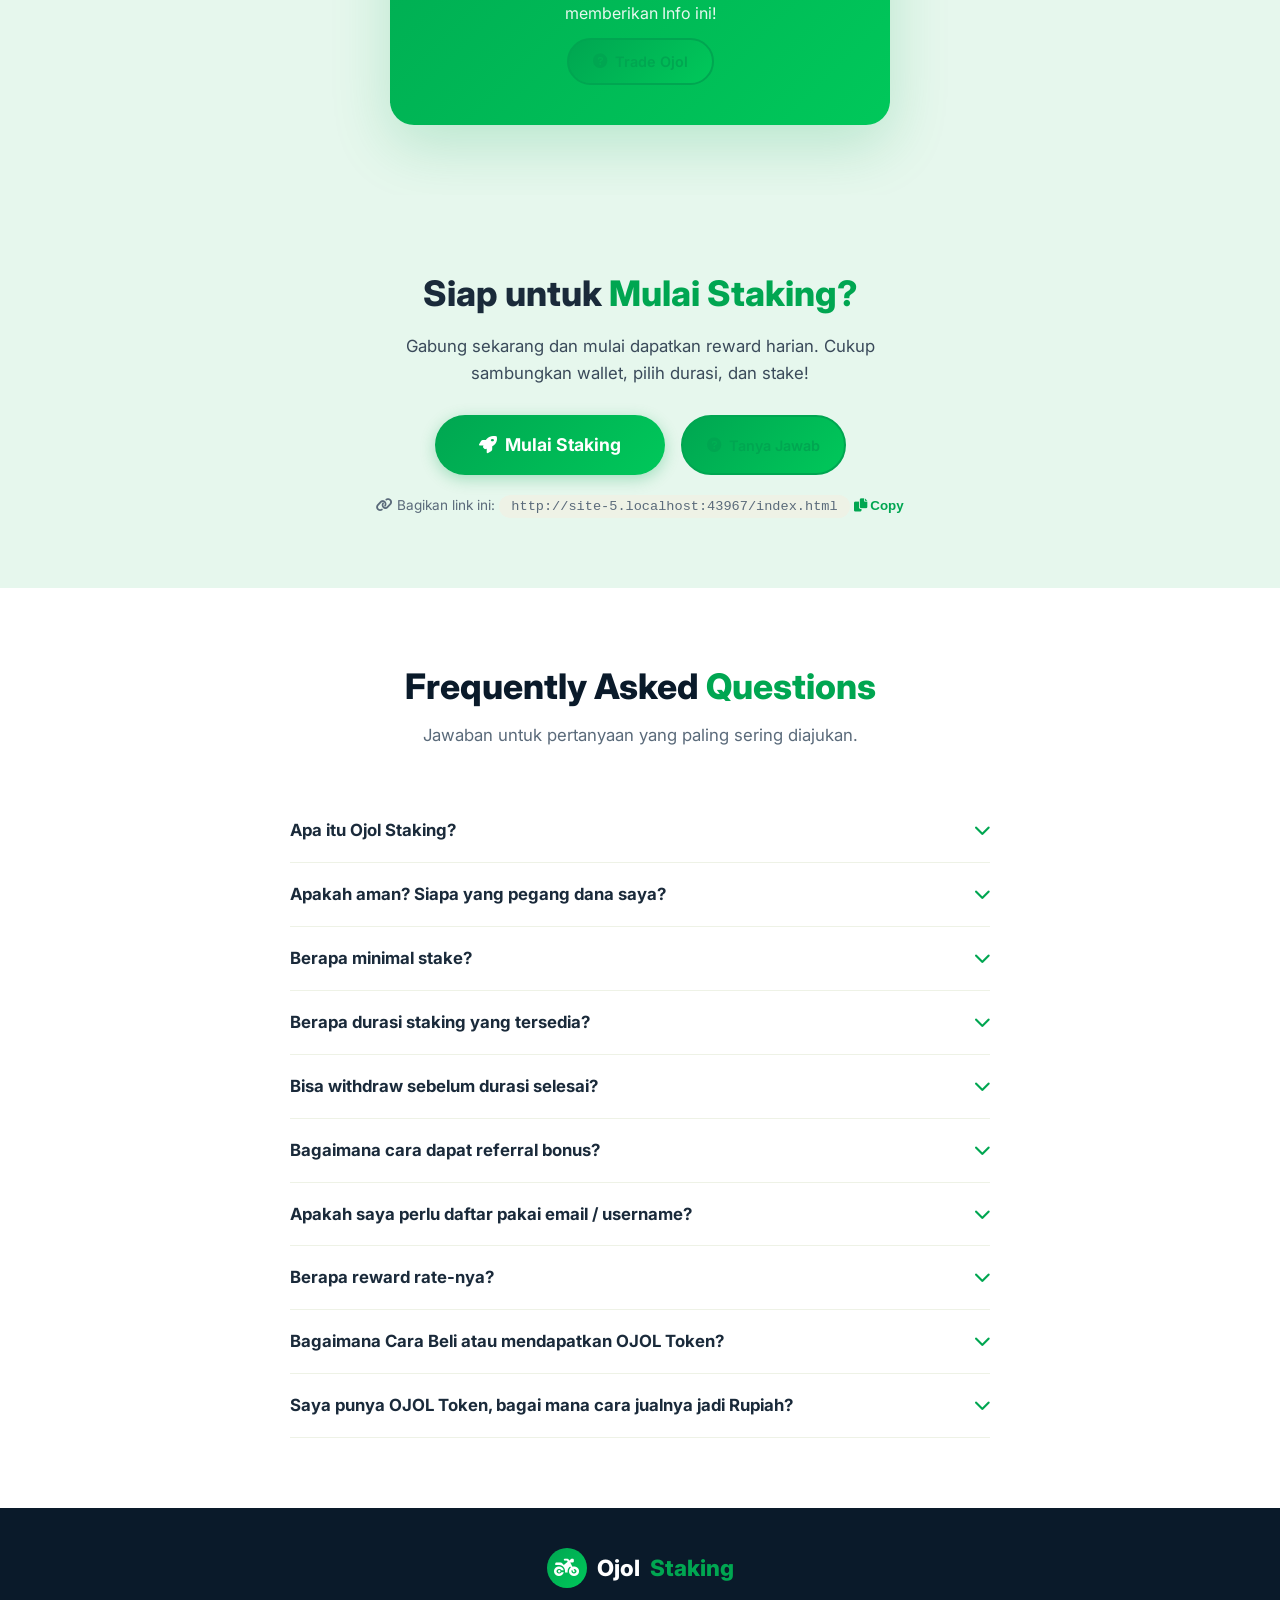
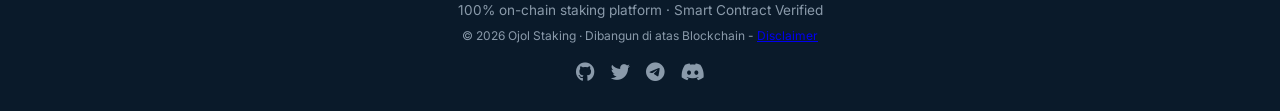
==== commit 8c5b66f9: "Update index.html" ====
--- a/index.html
+++ b/index.html
@@ -125,7 +125,7 @@
         }
 
         .btn-secondary {
-            background: transparent;
+            background: var(--primary-gradient);
             color: var(--primary);
             border: 2px solid var(--primary);
             padding: 10px 24px;
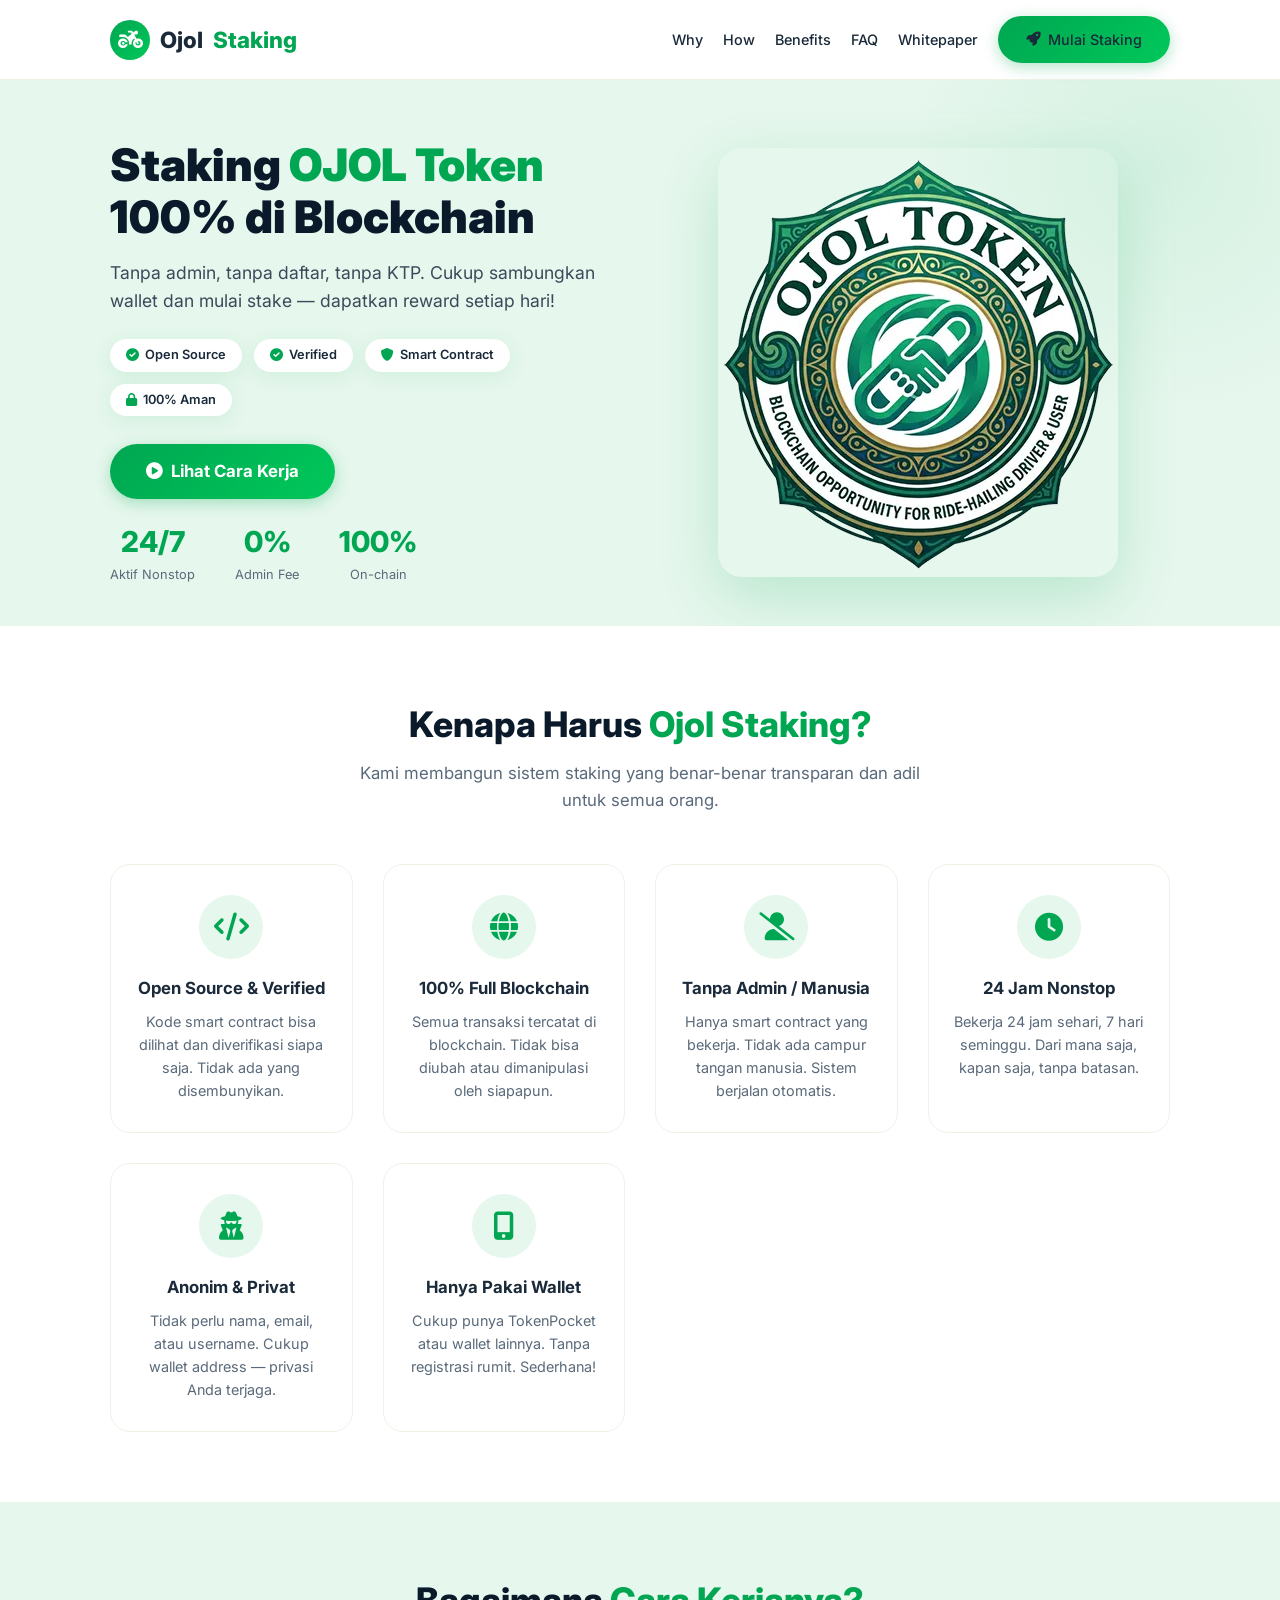
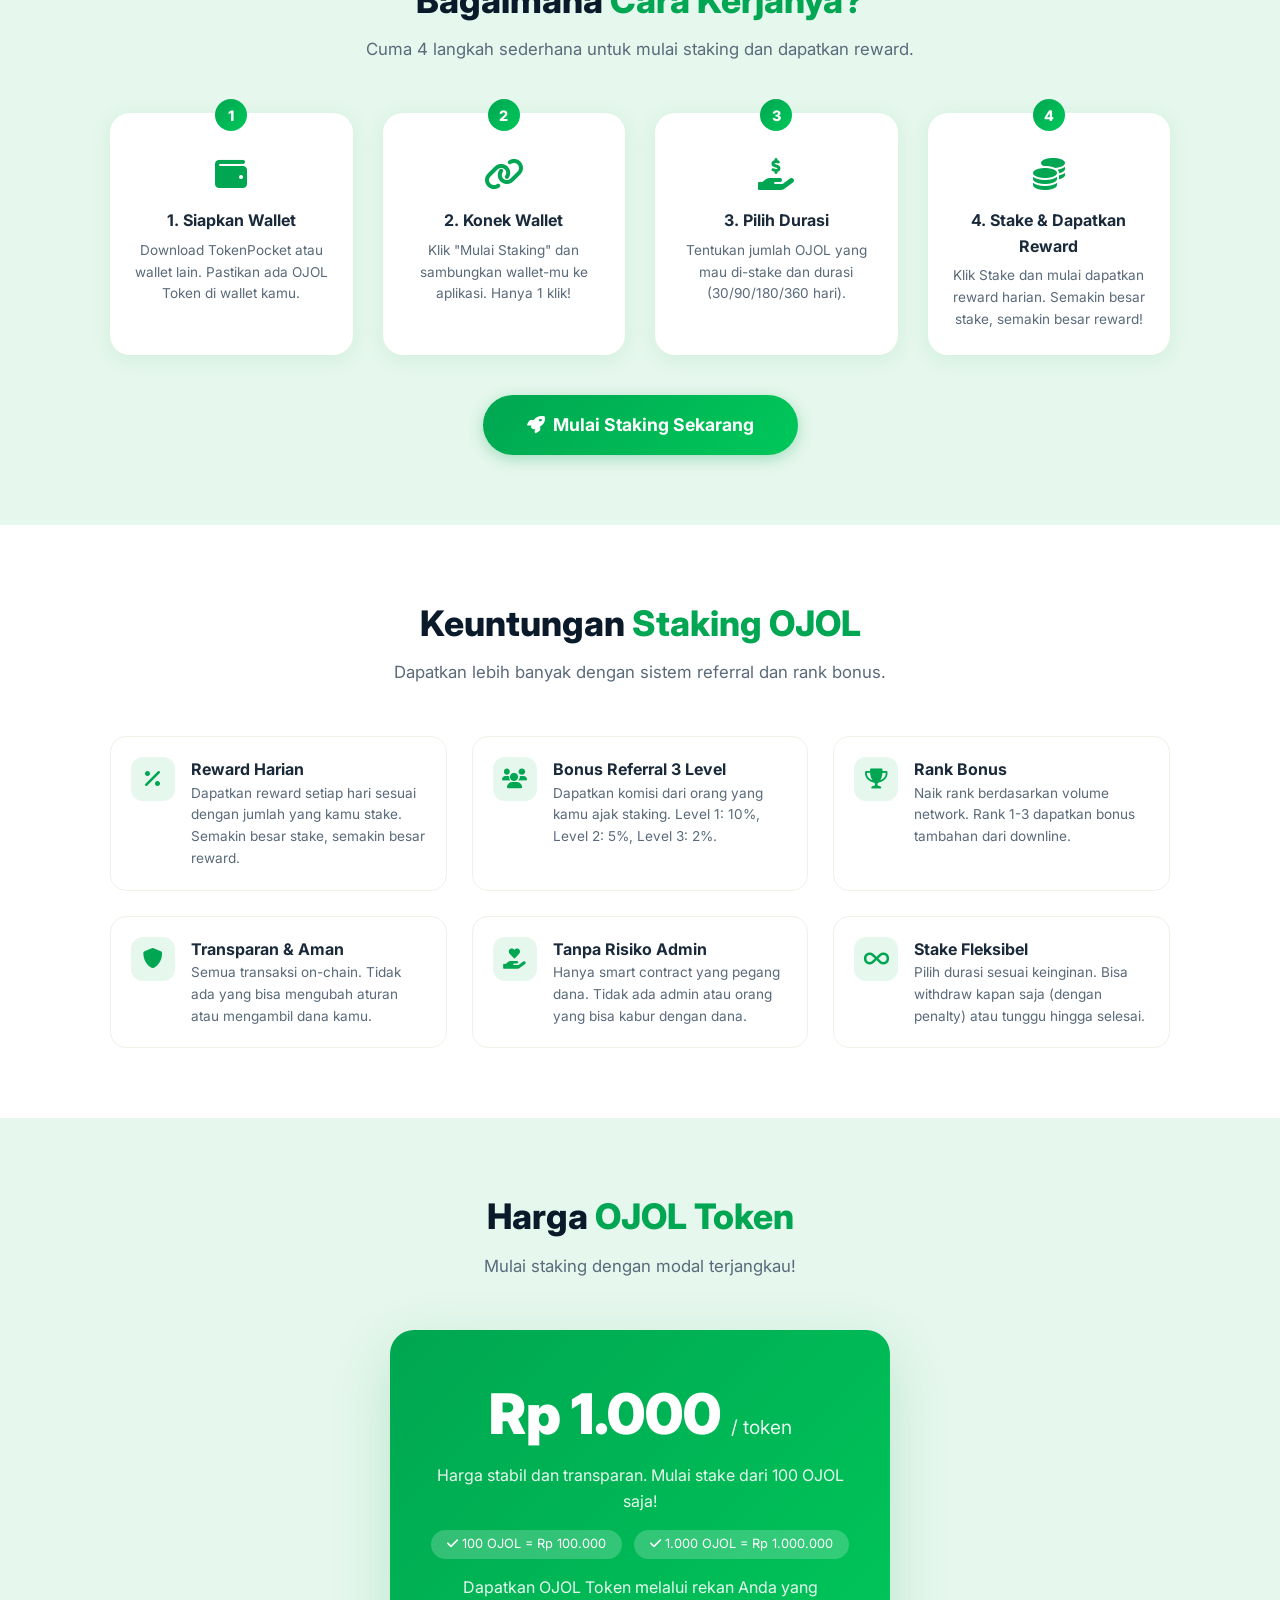
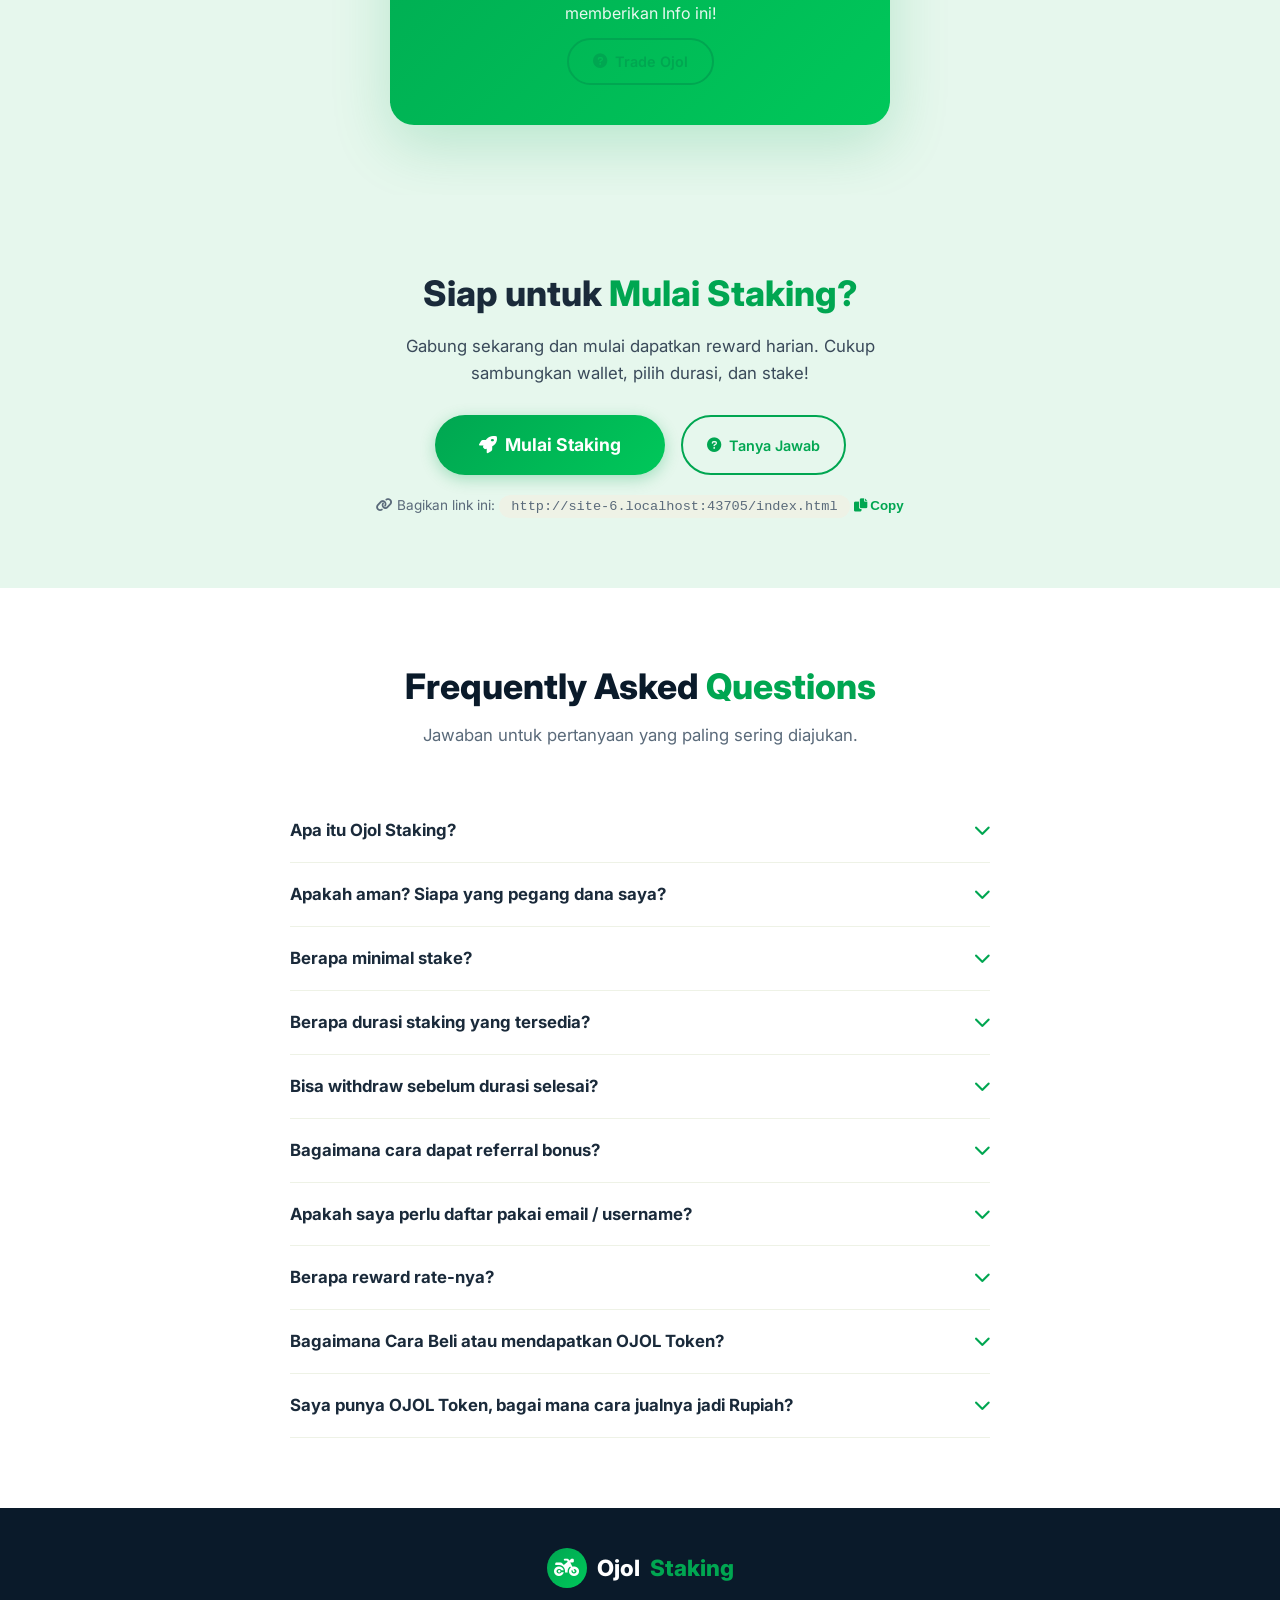
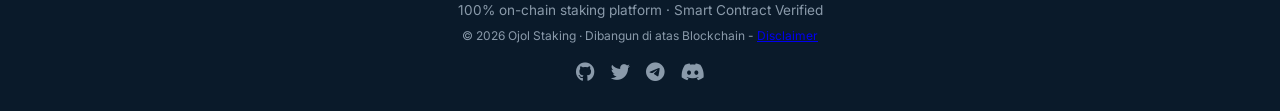
==== commit 7f88e86a: "Update index.html" ====
--- a/index.html
+++ b/index.html
@@ -125,7 +125,7 @@
         }
 
         .btn-secondary {
-            background: var(--primary-gradient);
+            background: transparent 70%;
             color: var(--primary);
             border: 2px solid var(--primary);
             padding: 10px 24px;
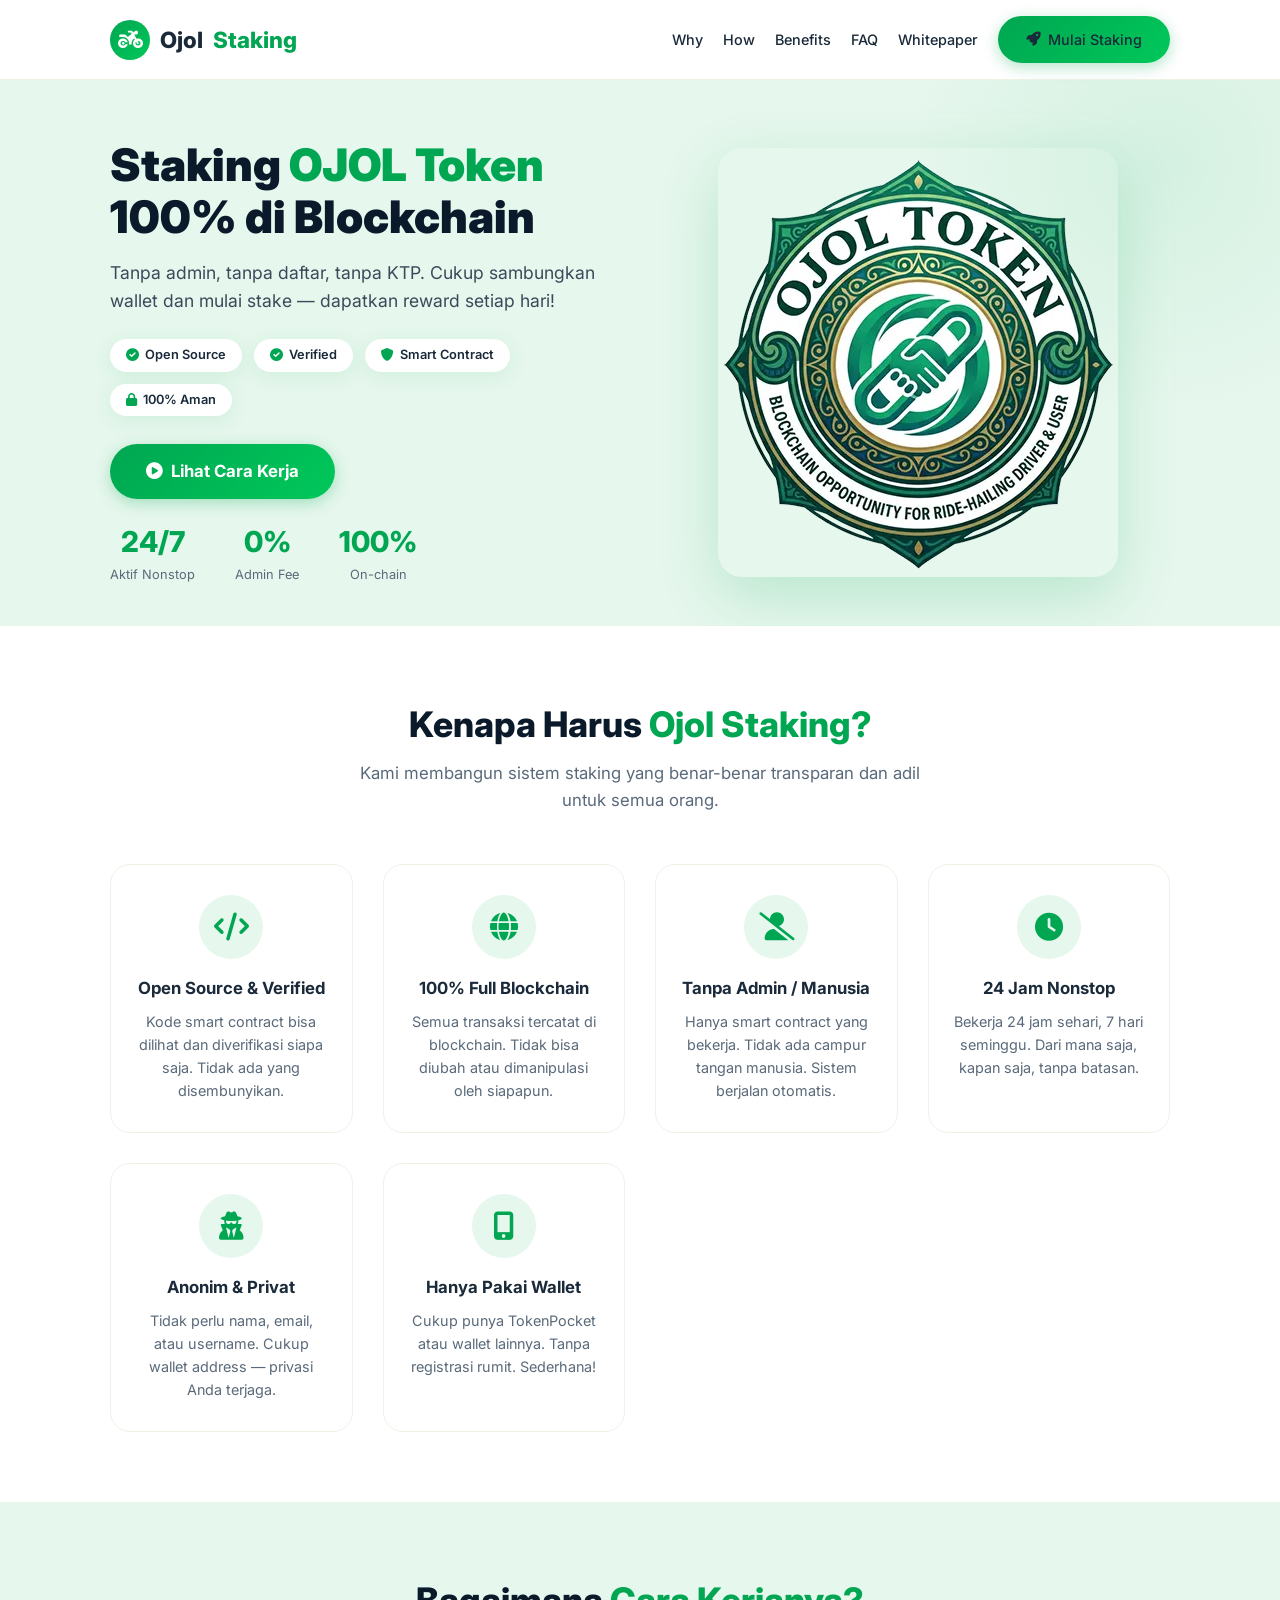
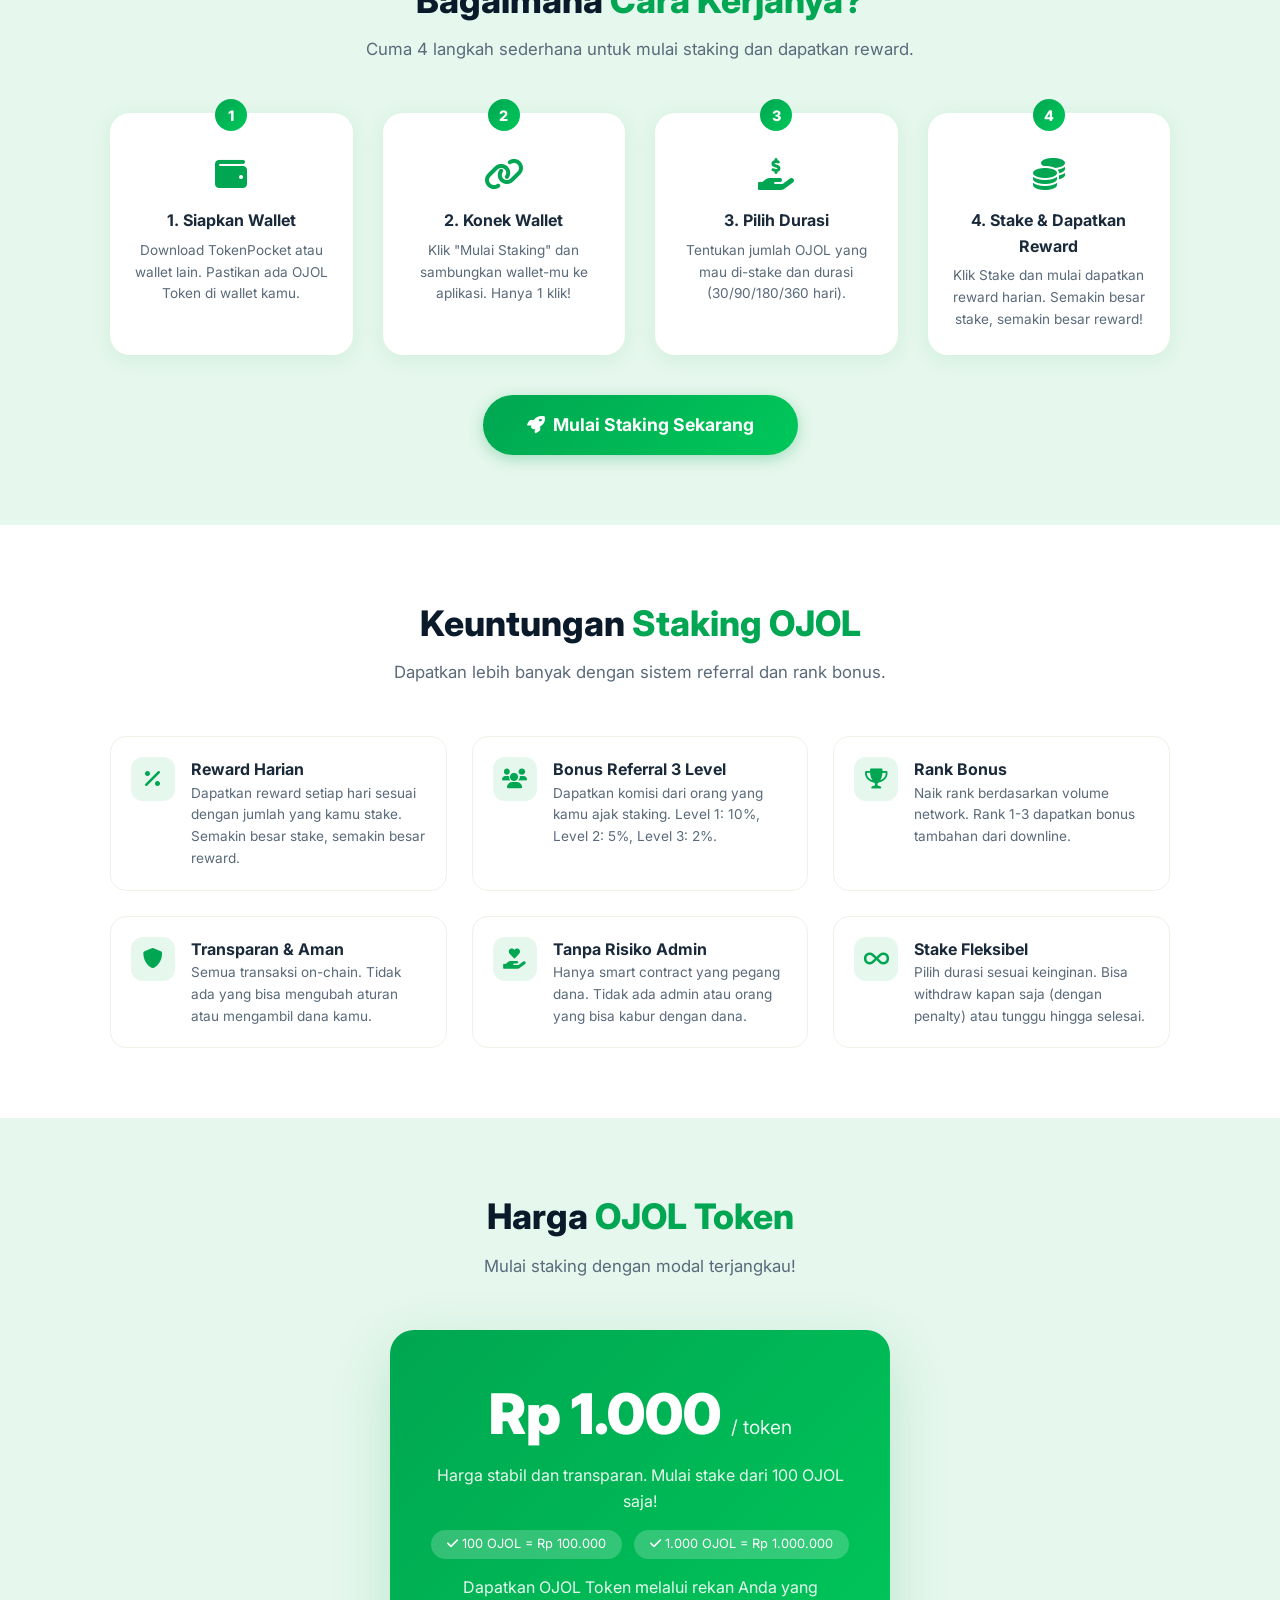
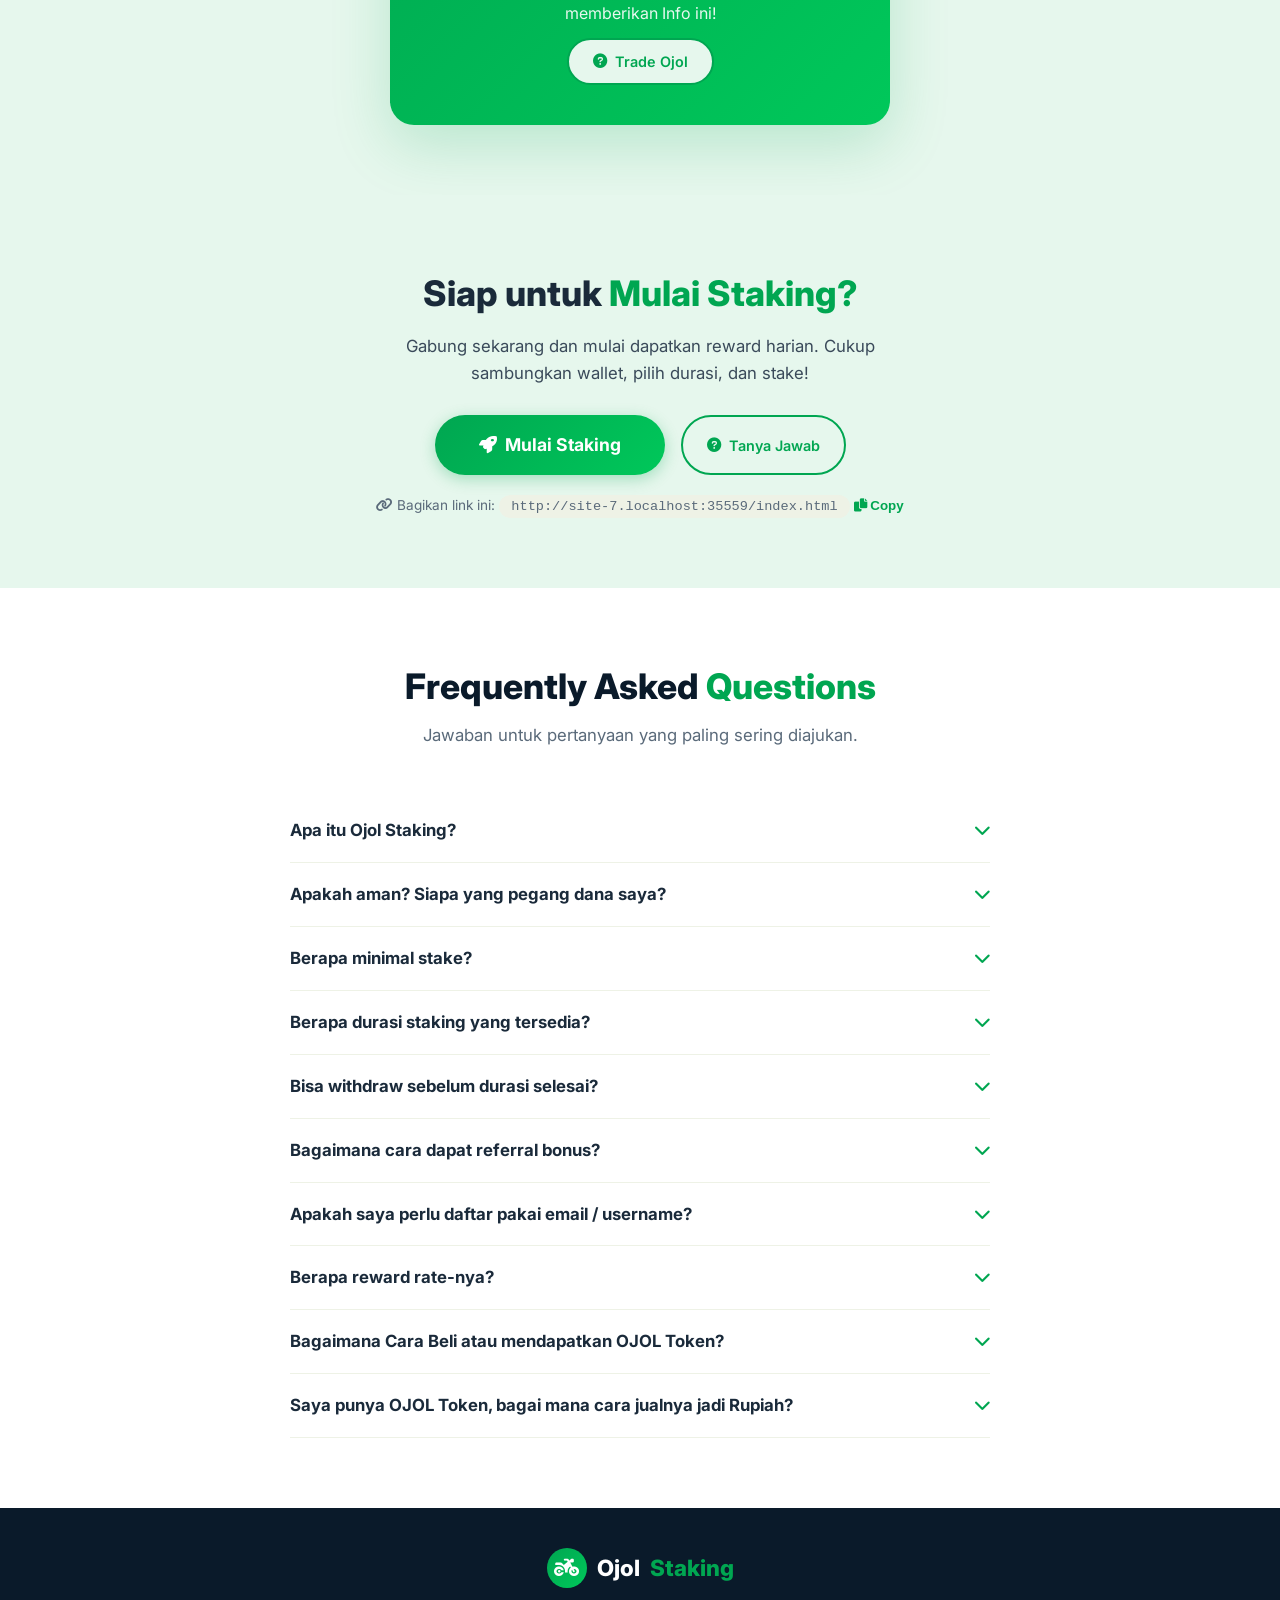
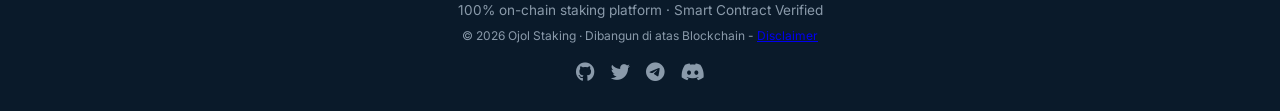
==== commit 01dca0b9: "Update index.html" ====
--- a/index.html
+++ b/index.html
@@ -125,7 +125,7 @@
         }
 
         .btn-secondary {
-            background: transparent 70%;
+            background: var(--primary-light);
             color: var(--primary);
             border: 2px solid var(--primary);
             padding: 10px 24px;
